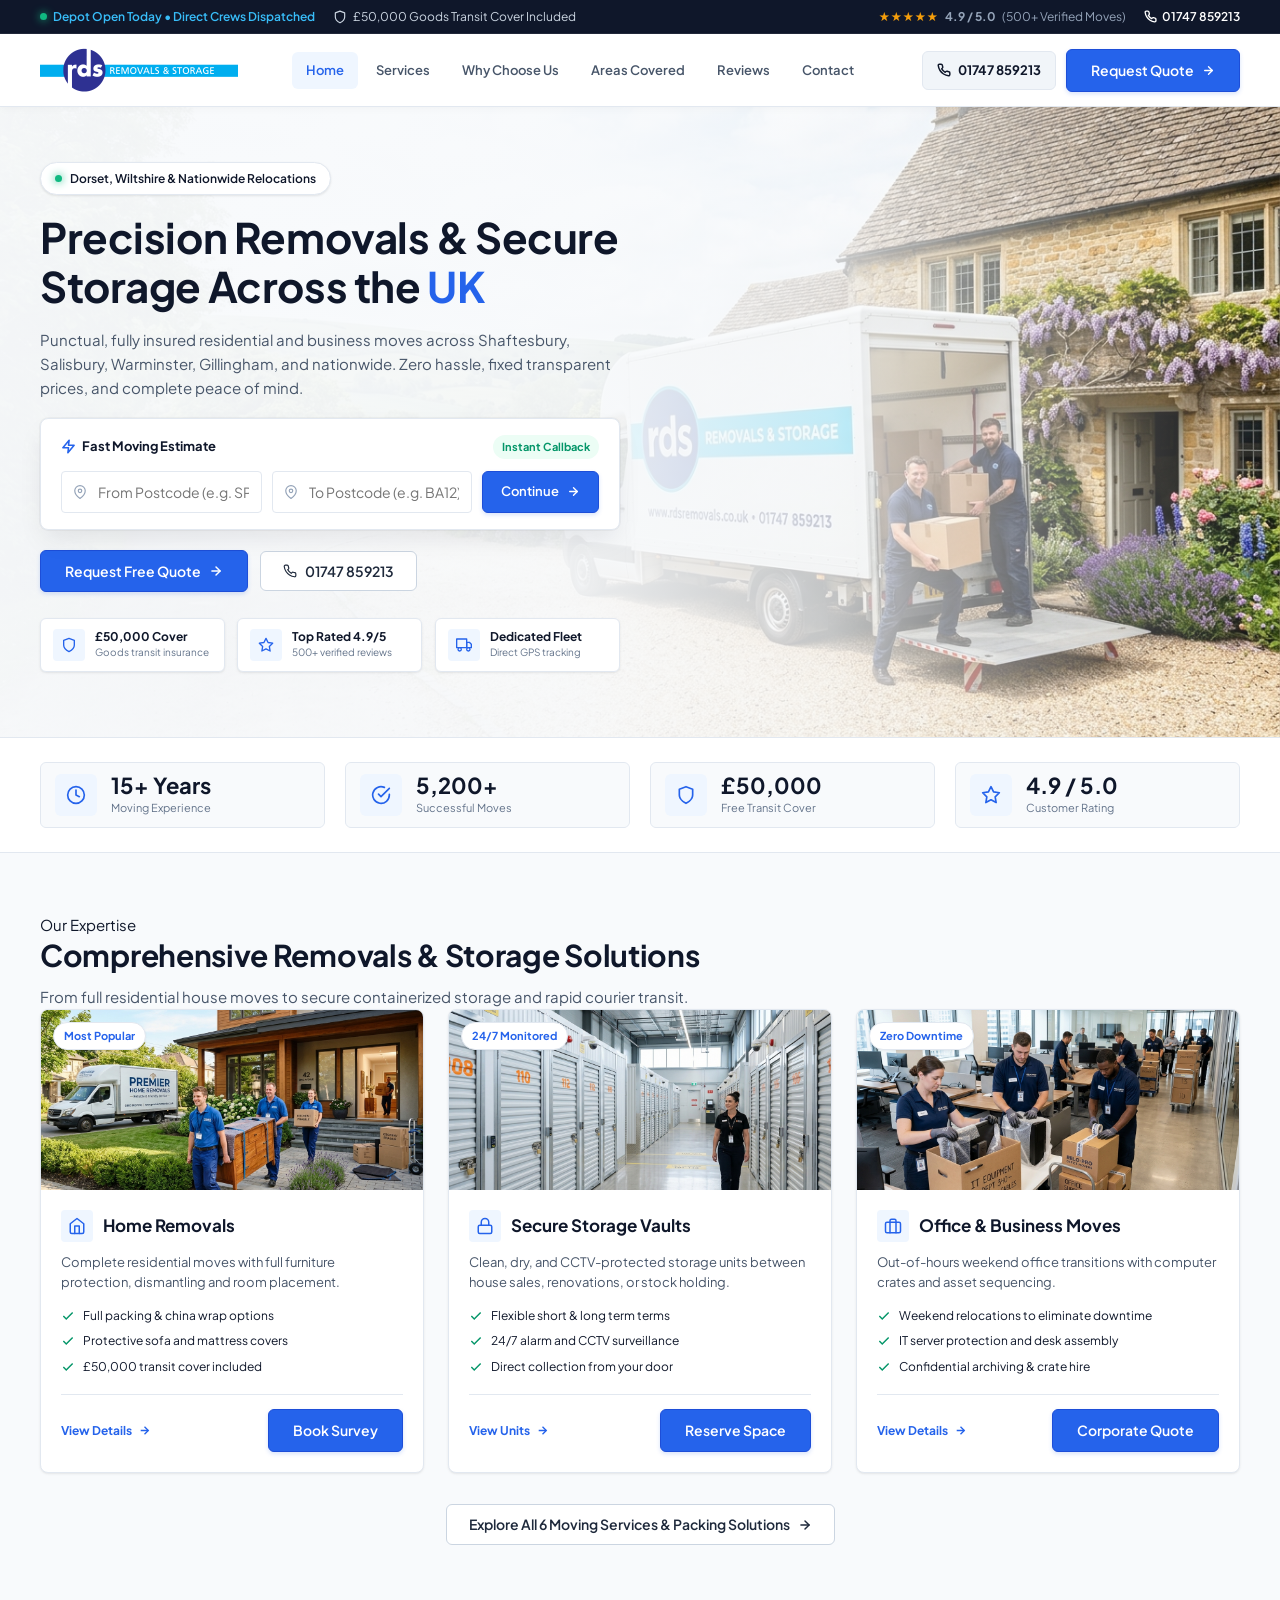
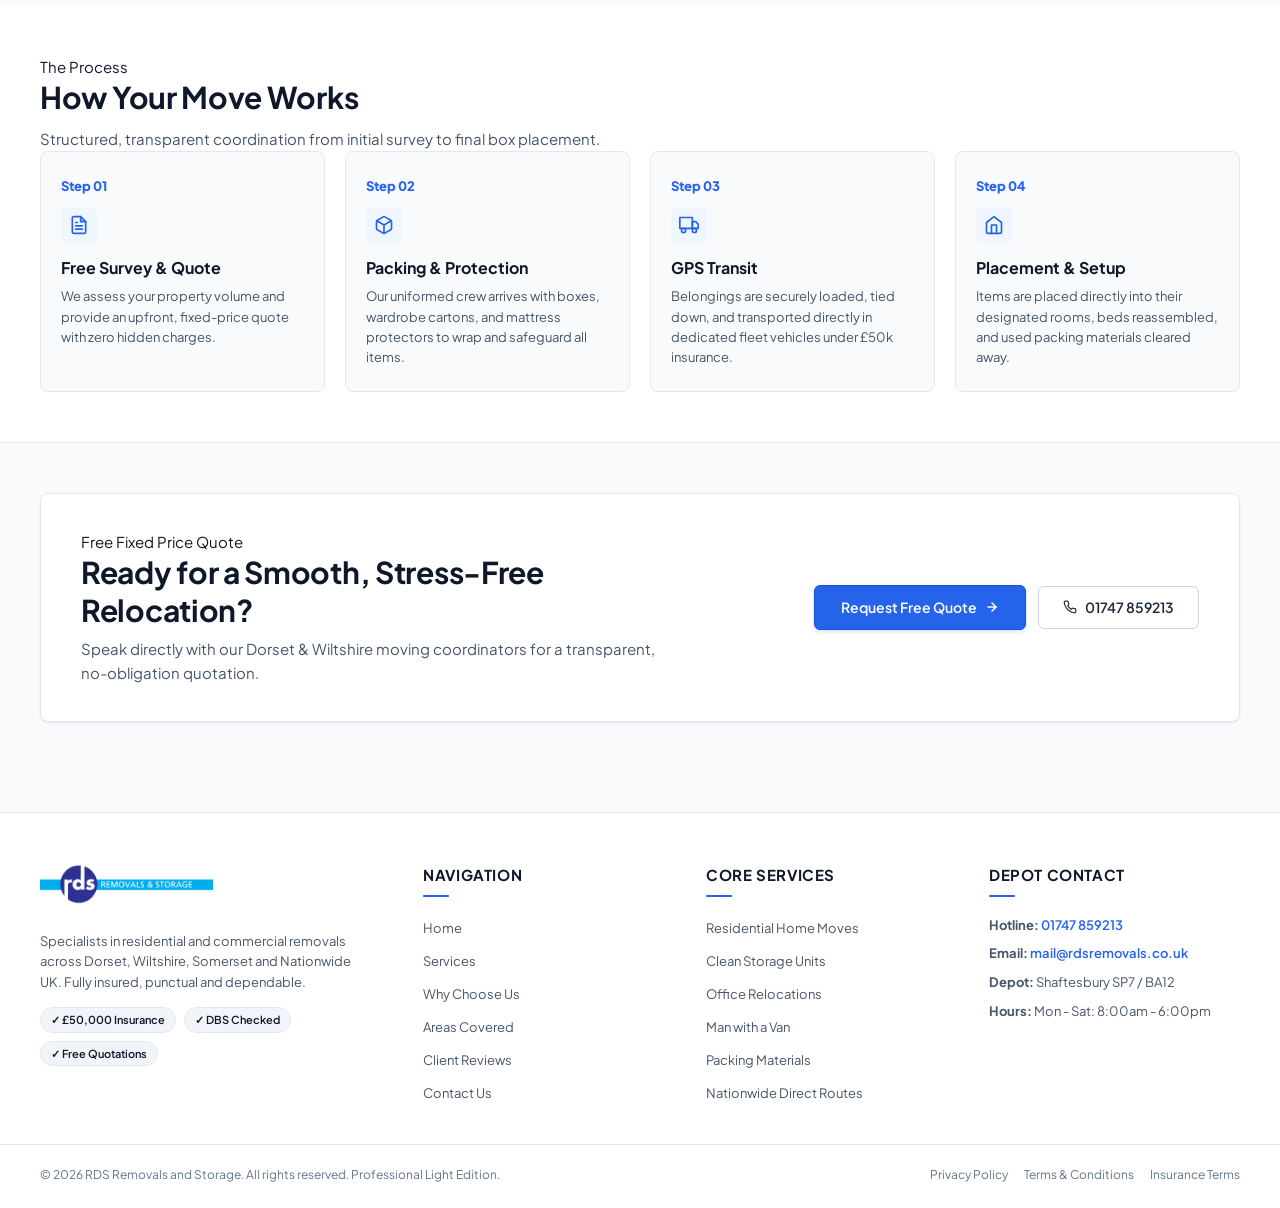
==== index.html @ c431c493 "feat: make subpage header background images vivid, clear, and high-contrast" ====
<!DOCTYPE html>
<html lang="en">
<head>
  <meta charset="UTF-8">
  <meta name="viewport" content="width=device-width, initial-scale=1.0">
  <meta name="description" content="RDS Removals & Storage - Specialists in local and national removals across Shaftesbury, Salisbury, Warminster, Gillingham, Frome, Yeovil & Nationwide UK.">
  <title>RDS Removals &amp; Storage | Professional UK Removals &amp; Secure Storage</title>
  
  <!-- Google Font: Plus Jakarta Sans (Modern Smooth UI) -->
  <link rel="preconnect" href="https://fonts.googleapis.com">
  <link rel="preconnect" href="https://fonts.gstatic.com" crossorigin>
  <link href="https://fonts.googleapis.com/css2?family=Plus+Jakarta+Sans:ital,wght@0,300;0,400;0,500;0,600;0,700;0,800;1,400&display=swap" rel="stylesheet">
  
  <link rel="stylesheet" href="style.css?v=11">
</head>
<body>

  <!-- Top Status Bar -->
  <aside class="top-notice-bar">
    <div class="container top-notice-container">
      <div class="top-notice-left">
        <span class="tn-item live-badge">
          <span class="pulse-dot"></span>
          <span>Depot Open Today &bull; Direct Crews Dispatched</span>
        </span>
        <span class="tn-item">
          <svg width="14" height="14" viewBox="0 0 24 24" fill="none" stroke="currentColor" stroke-width="2" stroke-linecap="round" stroke-linejoin="round"><path d="M12 22s8-4 8-10V5l-8-3-8 3v7c0 6 8 10 8 10z"/></svg>
          <span>&pound;50,000 Goods Transit Cover Included</span>
        </span>
      </div>
      <div class="top-notice-right">
        <div class="tn-rating">
          <span class="stars-gold">★★★★★</span>
          <strong>4.9 / 5.0</strong>
          <span>(500+ Verified Moves)</span>
        </div>
        <a href="tel:01747859213" class="tn-link">
          <svg width="13" height="13" viewBox="0 0 24 24" fill="none" stroke="currentColor" stroke-width="2.5" stroke-linecap="round" stroke-linejoin="round"><path d="M22 16.92v3a2 2 0 0 1-2.18 2 19.79 19.79 0 0 1-8.63-3.07 19.5 19.5 0 0 1-6-6 19.79 19.79 0 0 1-3.07-8.67A2 2 0 0 1 4.11 2h3a2 2 0 0 1 2 1.72 12.84 12.84 0 0 0 .7 2.81 2 2 0 0 1-.45 2.11L8.09 9.91a16 16 0 0 0 6 6l1.27-1.27a2 2 0 0 1 2.11-.45 12.84 12.84 0 0 0 2.81.7A2 2 0 0 1 22 16.92z"/></svg>
          <span>01747 859213</span>
        </a>
      </div>
    </div>
  </aside>

  <!-- Site Navigation Header -->
  <header class="site-header" id="site-header">
    <div class="container header-inner">
      
      <!-- Brand Logo -->
      <a href="index.html" class="brand-link" aria-label="RDS Removals and Storage">
        <img src="logo.png" alt="RDS Removals &amp; Storage" class="brand-logo-img" width="198" height="48">
      </a>

      <!-- Navigation Pages -->
      <nav class="main-nav" id="main-nav">
        <ul class="nav-list">
          <li class="nav-item"><a href="index.html" class="nav-link active">Home</a></li>
          <li class="nav-item"><a href="services.html" class="nav-link">Services</a></li>
          <li class="nav-item"><a href="about.html" class="nav-link">Why Choose Us</a></li>
          <li class="nav-item"><a href="locations.html" class="nav-link">Areas Covered</a></li>
          <li class="nav-item"><a href="reviews.html" class="nav-link">Reviews</a></li>
          <li class="nav-item"><a href="contact.html" class="nav-link">Contact</a></li>
        </ul>
      </nav>

      <!-- Action Group -->
      <div class="header-actions">
        <a href="tel:01747859213" class="phone-action-btn">
          <svg width="14" height="14" viewBox="0 0 24 24" fill="none" stroke="currentColor" stroke-width="2.5" stroke-linecap="round" stroke-linejoin="round"><path d="M22 16.92v3a2 2 0 0 1-2.18 2 19.79 19.79 0 0 1-8.63-3.07 19.5 19.5 0 0 1-6-6 19.79 19.79 0 0 1-3.07-8.67A2 2 0 0 1 4.11 2h3a2 2 0 0 1 2 1.72 12.84 12.84 0 0 0 .7 2.81 2 2 0 0 1-.45 2.11L8.09 9.91a16 16 0 0 0 6 6l1.27-1.27a2 2 0 0 1 2.11-.45 12.84 12.84 0 0 0 2.81.7A2 2 0 0 1 22 16.92z"/></svg>
          <span>01747 859213</span>
        </a>
        <button class="btn-primary open-quote-modal" aria-label="Request quote">
          <span>Request Quote</span>
          <svg width="13" height="13" viewBox="0 0 24 24" fill="none" stroke="currentColor" stroke-width="2.5" stroke-linecap="round" stroke-linejoin="round"><line x1="5" y1="12" x2="19" y2="12"></line><polyline points="12 5 19 12 12 19"></polyline></svg>
        </button>

        <button class="mobile-nav-toggle" id="mobile-nav-toggle" aria-label="Toggle navigation">
          <span></span>
          <span></span>
          <span></span>
        </button>
      </div>

    </div>
  </header>

  <!-- Screen-Fitted Clean Hero Section with Full Photo Background -->
  <section class="home-hero-section">
    <div class="container">
      <div class="hero-content-wrapper">
        
        <div class="hero-text-pane">
          <div class="live-dispatch-badge">
            <span class="pulse-dot"></span>
            <span>Dorset, Wiltshire &amp; Nationwide Relocations</span>
          </div>

          <h1 class="hero-main-title">
            Precision Removals &amp; Secure Storage Across the <span>UK</span>
          </h1>

          <p class="hero-subtext">
            Punctual, fully insured residential and business moves across Shaftesbury, Salisbury, Warminster, Gillingham, and nationwide. Zero hassle, fixed transparent prices, and complete peace of mind.
          </p>

          <!-- Fast Moving Estimate Bar with 3D Elevation -->
          <div class="hero-estimate-card tilt-card">
            <div class="hec-header">
              <span class="hec-title">
                <svg width="15" height="15" viewBox="0 0 24 24" fill="none" stroke="currentColor" stroke-width="2.5" stroke-linecap="round" stroke-linejoin="round"><path d="M13 2L3 14h9l-1 8 10-12h-9l1-8z"/></svg>
                Fast Moving Estimate
              </span>
              <span class="hec-badge">Instant Callback</span>
            </div>
            <form action="contact.html" method="GET" class="hec-form">
              <div class="hec-input-wrapper">
                <svg width="14" height="14" viewBox="0 0 24 24" fill="none" stroke="currentColor" stroke-width="2" stroke-linecap="round" stroke-linejoin="round"><path d="M21 10c0 7-9 13-9 13s-9-6-9-13a9 9 0 0 1 18 0z"></path><circle cx="12" cy="10" r="3"></circle></svg>
                <input type="text" name="from" placeholder="From Postcode (e.g. SP7)" required>
              </div>
              <div class="hec-input-wrapper">
                <svg width="14" height="14" viewBox="0 0 24 24" fill="none" stroke="currentColor" stroke-width="2" stroke-linecap="round" stroke-linejoin="round"><path d="M21 10c0 7-9 13-9 13s-9-6-9-13a9 9 0 0 1 18 0z"></path><circle cx="12" cy="10" r="3"></circle></svg>
                <input type="text" name="to" placeholder="To Postcode (e.g. BA12)" required>
              </div>
              <button type="submit" class="btn-primary hec-btn">
                <span>Continue</span>
                <svg width="13" height="13" viewBox="0 0 24 24" fill="none" stroke="currentColor" stroke-width="2.5" stroke-linecap="round" stroke-linejoin="round"><line x1="5" y1="12" x2="19" y2="12"></line><polyline points="12 5 19 12 12 19"></polyline></svg>
              </button>
            </form>
          </div>


          <!-- Secondary Actions -->
          <div class="hero-buttons-row">
            <button class="btn-primary open-quote-modal">
              <span>Request Free Quote</span>
              <svg width="14" height="14" viewBox="0 0 24 24" fill="none" stroke="currentColor" stroke-width="2.5" stroke-linecap="round" stroke-linejoin="round"><line x1="5" y1="12" x2="19" y2="12"></line><polyline points="12 5 19 12 12 19"></polyline></svg>
            </button>
            <a href="tel:01747859213" class="btn-secondary">
              <svg width="14" height="14" viewBox="0 0 24 24" fill="none" stroke="currentColor" stroke-width="2" stroke-linecap="round" stroke-linejoin="round"><path d="M22 16.92v3a2 2 0 0 1-2.18 2 19.79 19.79 0 0 1-8.63-3.07 19.5 19.5 0 0 1-6-6 19.79 19.79 0 0 1-3.07-8.67A2 2 0 0 1 4.11 2h3a2 2 0 0 1 2 1.72 12.84 12.84 0 0 0 .7 2.81 2 2 0 0 1-.45 2.11L8.09 9.91a16 16 0 0 0 6 6l1.27-1.27a2 2 0 0 1 2.11-.45 12.84 12.84 0 0 0 2.81.7A2 2 0 0 1 22 16.92z"/></svg>
              <span>01747 859213</span>
            </a>
          </div>

          <!-- Trust Badges with 3D Depth -->
          <div class="hero-trust-deck">
            <div class="trust-card-pill tilt-card">
              <div class="trust-icon-box">
                <svg width="16" height="16" viewBox="0 0 24 24" fill="none" stroke="currentColor" stroke-width="2" stroke-linecap="round" stroke-linejoin="round"><path d="M12 22s8-4 8-10V5l-8-3-8 3v7c0 6 8 10 8 10z"/></svg>
              </div>
              <div class="trust-text-meta">
                <strong>£50,000 Cover</strong>
                <small>Goods transit insurance</small>
              </div>
            </div>

            <div class="trust-card-pill tilt-card">
              <div class="trust-icon-box">
                <svg width="16" height="16" viewBox="0 0 24 24" fill="none" stroke="currentColor" stroke-width="2" stroke-linecap="round" stroke-linejoin="round"><polygon points="12 2 15.09 8.26 22 9.27 17 14.14 18.18 21.02 12 17.77 5.82 21.02 7 14.14 2 9.27 8.91 8.26 12 2"/></svg>
              </div>
              <div class="trust-text-meta">
                <strong>Top Rated 4.9/5</strong>
                <small>500+ verified reviews</small>
              </div>
            </div>

            <div class="trust-card-pill tilt-card">
              <div class="trust-icon-box">
                <svg width="16" height="16" viewBox="0 0 24 24" fill="none" stroke="currentColor" stroke-width="2" stroke-linecap="round" stroke-linejoin="round"><rect x="1" y="3" width="15" height="13"></rect><polygon points="16 8 20 8 23 11 23 16 16 16 8"></polygon><circle cx="5.5" cy="18.5" r="2.5"></circle><circle cx="18.5" cy="18.5" r="2.5"></circle></svg>
              </div>
              <div class="trust-text-meta">
                <strong>Dedicated Fleet</strong>
                <small>Direct GPS tracking</small>
              </div>
            </div>
          </div>

        </div>

      </div>
    </div>
  </section>

  <!-- Statistics Strip -->
  <section class="stats-strip-section">
    <div class="container">
      <div class="stats-grid-row">
        
        <div class="stat-cell-item tilt-card">
          <div class="stat-icon-wrap">
            <svg width="20" height="20" viewBox="0 0 24 24" fill="none" stroke="currentColor" stroke-width="2" stroke-linecap="round" stroke-linejoin="round"><circle cx="12" cy="12" r="10"></circle><polyline points="12 6 12 12 16 14"></polyline></svg>
          </div>
          <div class="stat-num-box">
            <strong>15+ Years</strong>
            <span>Moving Experience</span>
          </div>
        </div>

        <div class="stat-cell-item tilt-card">
          <div class="stat-icon-wrap">
            <svg width="20" height="20" viewBox="0 0 24 24" fill="none" stroke="currentColor" stroke-width="2" stroke-linecap="round" stroke-linejoin="round"><path d="M22 11.08V12a10 10 0 1 1-5.93-9.14"></path><polyline points="22 4 12 14.01 9 11.01"></polyline></svg>
          </div>
          <div class="stat-num-box">
            <strong>5,200+</strong>
            <span>Successful Moves</span>
          </div>
        </div>

        <div class="stat-cell-item tilt-card">
          <div class="stat-icon-wrap">
            <svg width="20" height="20" viewBox="0 0 24 24" fill="none" stroke="currentColor" stroke-width="2" stroke-linecap="round" stroke-linejoin="round"><path d="M12 22s8-4 8-10V5l-8-3-8 3v7c0 6 8 10 8 10z"/></svg>
          </div>
          <div class="stat-num-box">
            <strong>£50,000</strong>
            <span>Free Transit Cover</span>
          </div>
        </div>

        <div class="stat-cell-item tilt-card">
          <div class="stat-icon-wrap">
            <svg width="20" height="20" viewBox="0 0 24 24" fill="none" stroke="currentColor" stroke-width="2" stroke-linecap="round" stroke-linejoin="round"><polygon points="12 2 15.09 8.26 22 9.27 17 14.14 18.18 21.02 12 17.77 5.82 21.02 7 14.14 2 9.27 8.91 8.26 12 2"/></svg>
          </div>
          <div class="stat-num-box">
            <strong>4.9 / 5.0</strong>
            <span>Customer Rating</span>
          </div>
        </div>

      </div>
    </div>
  </section>

  <!-- Core Services Preview Section -->
  <section class="services-section-wrap">
    <div class="container">
      
      <div class="section-header-wrap">
        <span class="sub-tag">Our Expertise</span>
        <h2 class="section-title">Comprehensive Removals &amp; Storage Solutions</h2>
        <p class="section-desc">From full residential house moves to secure containerized storage and rapid courier transit.</p>
      </div>

      <div class="services-cards-grid">
        
        <!-- Service 1: Home Removals -->
        <div class="service-clean-card tilt-card">
          <div class="scc-img-wrap">
            <img src="home-removals.jpg" alt="Home Removals" loading="lazy">
            <span class="scc-badge">Most Popular</span>
          </div>
          <div class="scc-body">
            <div class="scc-header-row">
              <div class="scc-icon">
                <svg width="18" height="18" viewBox="0 0 24 24" fill="none" stroke="currentColor" stroke-width="2" stroke-linecap="round" stroke-linejoin="round"><path d="M3 9l9-7 9 7v11a2 2 0 0 1-2 2H5a2 2 0 01-2-2z"/><polyline points="9 22 9 12 15 12 15 22"/></svg>
              </div>
              <h3>Home Removals</h3>
            </div>
            <p class="scc-desc">Complete residential moves with full furniture protection, dismantling and room placement.</p>
            <ul class="scc-checklist">
              <li><svg width="14" height="14" viewBox="0 0 24 24" fill="none" stroke="currentColor" stroke-width="2.5"><polyline points="20 6 9 17 4 12"/></svg> Full packing &amp; china wrap options</li>
              <li><svg width="14" height="14" viewBox="0 0 24 24" fill="none" stroke="currentColor" stroke-width="2.5"><polyline points="20 6 9 17 4 12"/></svg> Protective sofa and mattress covers</li>
              <li><svg width="14" height="14" viewBox="0 0 24 24" fill="none" stroke="currentColor" stroke-width="2.5"><polyline points="20 6 9 17 4 12"/></svg> £50,000 transit cover included</li>
            </ul>
            <div class="scc-footer">
              <a href="services.html#home-removals" class="link-arrow">
                <span>View Details</span>
                <svg width="13" height="13" viewBox="0 0 24 24" fill="none" stroke="currentColor" stroke-width="2.5"><line x1="5" y1="12" x2="19" y2="12"></line><polyline points="12 5 19 12 12 19"></polyline></svg>
              </a>
              <button class="btn-primary open-quote-modal" data-service="Home Removals">Book Survey</button>
            </div>
          </div>
        </div>

        <!-- Service 2: Secure Storage -->
        <div class="service-clean-card tilt-card">
          <div class="scc-img-wrap">
            <img src="storage.jpg" alt="Secure Storage Units" loading="lazy">
            <span class="scc-badge">24/7 Monitored</span>
          </div>
          <div class="scc-body">
            <div class="scc-header-row">
              <div class="scc-icon">
                <svg width="18" height="18" viewBox="0 0 24 24" fill="none" stroke="currentColor" stroke-width="2" stroke-linecap="round" stroke-linejoin="round"><rect x="3" y="11" width="18" height="11" rx="2" ry="2"/><path d="M7 11V7a5 5 0 0 1 10 0v4"/></svg>
              </div>
              <h3>Secure Storage Vaults</h3>
            </div>
            <p class="scc-desc">Clean, dry, and CCTV-protected storage units between house sales, renovations, or stock holding.</p>
            <ul class="scc-checklist">
              <li><svg width="14" height="14" viewBox="0 0 24 24" fill="none" stroke="currentColor" stroke-width="2.5"><polyline points="20 6 9 17 4 12"/></svg> Flexible short &amp; long term terms</li>
              <li><svg width="14" height="14" viewBox="0 0 24 24" fill="none" stroke="currentColor" stroke-width="2.5"><polyline points="20 6 9 17 4 12"/></svg> 24/7 alarm and CCTV surveillance</li>
              <li><svg width="14" height="14" viewBox="0 0 24 24" fill="none" stroke="currentColor" stroke-width="2.5"><polyline points="20 6 9 17 4 12"/></svg> Direct collection from your door</li>
            </ul>
            <div class="scc-footer">
              <a href="services.html#storage" class="link-arrow">
                <span>View Units</span>
                <svg width="13" height="13" viewBox="0 0 24 24" fill="none" stroke="currentColor" stroke-width="2.5"><line x1="5" y1="12" x2="19" y2="12"></line><polyline points="12 5 19 12 12 19"></polyline></svg>
              </a>
              <button class="btn-primary open-quote-modal" data-service="Storage">Reserve Space</button>
            </div>
          </div>
        </div>

        <!-- Service 3: Commercial Relocation -->
        <div class="service-clean-card tilt-card">
          <div class="scc-img-wrap">
            <img src="office-removals.jpg" alt="Commercial Office Relocation" loading="lazy">
            <span class="scc-badge">Zero Downtime</span>
          </div>
          <div class="scc-body">
            <div class="scc-header-row">
              <div class="scc-icon">
                <svg width="18" height="18" viewBox="0 0 24 24" fill="none" stroke="currentColor" stroke-width="2" stroke-linecap="round" stroke-linejoin="round"><rect x="2" y="7" width="20" height="14" rx="2" ry="2"/><path d="M16 21V5a2 2 0 0 0-2-2h-4a2 2 0 0 0-2 2v16"/></svg>
              </div>
              <h3>Office &amp; Business Moves</h3>
            </div>
            <p class="scc-desc">Out-of-hours weekend office transitions with computer crates and asset sequencing.</p>
            <ul class="scc-checklist">
              <li><svg width="14" height="14" viewBox="0 0 24 24" fill="none" stroke="currentColor" stroke-width="2.5"><polyline points="20 6 9 17 4 12"/></svg> Weekend relocations to eliminate downtime</li>
              <li><svg width="14" height="14" viewBox="0 0 24 24" fill="none" stroke="currentColor" stroke-width="2.5"><polyline points="20 6 9 17 4 12"/></svg> IT server protection and desk assembly</li>
              <li><svg width="14" height="14" viewBox="0 0 24 24" fill="none" stroke="currentColor" stroke-width="2.5"><polyline points="20 6 9 17 4 12"/></svg> Confidential archiving &amp; crate hire</li>
            </ul>
            <div class="scc-footer">
              <a href="services.html#commercial" class="link-arrow">
                <span>View Details</span>
                <svg width="13" height="13" viewBox="0 0 24 24" fill="none" stroke="currentColor" stroke-width="2.5"><line x1="5" y1="12" x2="19" y2="12"></line><polyline points="12 5 19 12 12 19"></polyline></svg>
              </a>
              <button class="btn-primary open-quote-modal" data-service="Commercial Relocation">Corporate Quote</button>
            </div>
          </div>
        </div>

      </div>

      <div style="text-align: center; margin-top: 32px;">
        <a href="services.html" class="btn-secondary">
          <span>Explore All 6 Moving Services &amp; Packing Solutions</span>
          <svg width="14" height="14" viewBox="0 0 24 24" fill="none" stroke="currentColor" stroke-width="2.5" stroke-linecap="round" stroke-linejoin="round"><line x1="5" y1="12" x2="19" y2="12"></line><polyline points="12 5 19 12 12 19"></polyline></svg>
        </a>
      </div>

    </div>
  </section>

  <!-- 4-Step Moving Journey -->
  <section class="process-journey-section">
    <div class="container">
      <div class="section-header-wrap">
        <span class="sub-tag">The Process</span>
        <h2 class="section-title">How Your Move Works</h2>
        <p class="section-desc">Structured, transparent coordination from initial survey to final box placement.</p>
      </div>

      <div class="process-steps-row">
        <div class="step-flow-card tilt-card">
          <div class="sfc-badge">Step 01</div>
          <div class="sfc-icon">
            <svg width="20" height="20" viewBox="0 0 24 24" fill="none" stroke="currentColor" stroke-width="2" stroke-linecap="round" stroke-linejoin="round"><path d="M14 2H6a2 2 0 0 0-2 2v16a2 2 0 0 0 2 2h12a2 2 0 0 0 2-2V8z"></path><polyline points="14 2 14 8 20 8"></polyline><line x1="16" y1="13" x2="8" y2="13"></line><line x1="16" y1="17" x2="8" y2="17"></line><polyline points="10 9 9 9 8 9"></polyline></svg>
          </div>
          <h3 class="sfc-title">Free Survey &amp; Quote</h3>
          <p class="sfc-desc">We assess your property volume and provide an upfront, fixed-price quote with zero hidden charges.</p>
        </div>

        <div class="step-flow-card tilt-card">
          <div class="sfc-badge">Step 02</div>
          <div class="sfc-icon">
            <svg width="20" height="20" viewBox="0 0 24 24" fill="none" stroke="currentColor" stroke-width="2" stroke-linecap="round" stroke-linejoin="round"><path d="M21 16V8a2 2 0 0 0-1-1.73l-7-4a2 2 0 0 0-2 0l-7 4A2 2 0 0 0 3 8v8a2 2 0 0 0 1 1.73l7 4a2 2 0 0 0 2 0l7-4A2 2 0 0 0 21 16z"></path><polyline points="3.27 6.96 12 12.01 20.73 6.96"></polyline><line x1="12" y1="22.08" x2="12" y2="12"></line></svg>
          </div>
          <h3 class="sfc-title">Packing &amp; Protection</h3>
          <p class="sfc-desc">Our uniformed crew arrives with boxes, wardrobe cartons, and mattress protectors to wrap and safeguard all items.</p>
        </div>

        <div class="step-flow-card tilt-card">
          <div class="sfc-badge">Step 03</div>
          <div class="sfc-icon">
            <svg width="20" height="20" viewBox="0 0 24 24" fill="none" stroke="currentColor" stroke-width="2" stroke-linecap="round" stroke-linejoin="round"><rect x="1" y="3" width="15" height="13"></rect><polygon points="16 8 20 8 23 11 23 16 16 16 8"></polygon><circle cx="5.5" cy="18.5" r="2.5"></circle><circle cx="18.5" cy="18.5" r="2.5"></circle></svg>
          </div>
          <h3 class="sfc-title">GPS Transit</h3>
          <p class="sfc-desc">Belongings are securely loaded, tied down, and transported directly in dedicated fleet vehicles under £50k insurance.</p>
        </div>

        <div class="step-flow-card tilt-card">
          <div class="sfc-badge">Step 04</div>
          <div class="sfc-icon">
            <svg width="20" height="20" viewBox="0 0 24 24" fill="none" stroke="currentColor" stroke-width="2" stroke-linecap="round" stroke-linejoin="round"><path d="M3 9l9-7 9 7v11a2 2 0 0 1-2 2H5a2 2 0 01-2-2z"/><polyline points="9 22 9 12 15 12 15 22"/></svg>
          </div>
          <h3 class="sfc-title">Placement &amp; Setup</h3>
          <p class="sfc-desc">Items are placed directly into their designated rooms, beds reassembled, and used packing materials cleared away.</p>
        </div>
      </div>
    </div>
  </section>

  <!-- Ready to Move CTA Banner -->
  <section class="cta-banner-section">
    <div class="container">
      <div class="cta-banner-card tilt-card">
        <div class="cta-banner-content">
          <span class="sub-tag">Free Fixed Price Quote</span>
          <h2 class="section-title">Ready for a Smooth, Stress-Free Relocation?</h2>
          <p class="section-desc">Speak directly with our Dorset &amp; Wiltshire moving coordinators for a transparent, no-obligation quotation.</p>
        </div>
        <div class="cta-banner-actions">
          <button class="btn-primary open-quote-modal" style="padding: 13px 26px;">
            <span>Request Free Quote</span>
            <svg width="14" height="14" viewBox="0 0 24 24" fill="none" stroke="currentColor" stroke-width="2.5" stroke-linecap="round" stroke-linejoin="round"><line x1="5" y1="12" x2="19" y2="12"></line><polyline points="12 5 19 12 12 19"></polyline></svg>
          </button>
          <a href="tel:01747859213" class="btn-secondary" style="padding: 12px 24px;">
            <svg width="14" height="14" viewBox="0 0 24 24" fill="none" stroke="currentColor" stroke-width="2" stroke-linecap="round" stroke-linejoin="round"><path d="M22 16.92v3a2 2 0 0 1-2.18 2 19.79 19.79 0 0 1-8.63-3.07 19.5 19.5 0 0 1-6-6 19.79 19.79 0 0 1-3.07-8.67A2 2 0 0 1 4.11 2h3a2 2 0 0 1 2 1.72 12.84 12.84 0 0 0 .7 2.81 2 2 0 0 1-.45 2.11L8.09 9.91a16 16 0 0 0 6 6l1.27-1.27a2 2 0 0 1 2.11-.45 12.84 12.84 0 0 0 2.81.7A2 2 0 0 1 22 16.92z"/></svg>
            <span>01747 859213</span>
          </a>
        </div>
      </div>
    </div>
  </section>

  <!-- Site Footer -->
  <footer class="site-footer">
    <div class="container footer-top-grid">
      <div class="footer-about">
        <a href="index.html" class="brand-link" aria-label="RDS Removals and Storage">
          <img src="logo.png" alt="RDS Removals &amp; Storage" class="footer-logo-img" width="180" height="44">
        </a>
        <p>Specialists in residential and commercial removals across Dorset, Wiltshire, Somerset and Nationwide UK. Fully insured, punctual and dependable.</p>
        <div class="footer-trust-pills">
          <span class="ftp-badge">✓ £50,000 Insurance</span>
          <span class="ftp-badge">✓ DBS Checked</span>
          <span class="ftp-badge">✓ Free Quotations</span>
        </div>
      </div>

      <div class="footer-col">
        <h4>Navigation</h4>
        <ul class="footer-links-list">
          <li><a href="index.html">Home</a></li>
          <li><a href="services.html">Services</a></li>
          <li><a href="about.html">Why Choose Us</a></li>
          <li><a href="locations.html">Areas Covered</a></li>
          <li><a href="reviews.html">Client Reviews</a></li>
          <li><a href="contact.html">Contact Us</a></li>
        </ul>
      </div>

      <div class="footer-col">
        <h4>Core Services</h4>
        <ul class="footer-links-list">
          <li><a href="services.html#home-removals">Residential Home Moves</a></li>
          <li><a href="services.html#storage">Clean Storage Units</a></li>
          <li><a href="services.html#commercial">Office Relocations</a></li>
          <li><a href="services.html#van">Man with a Van</a></li>
          <li><a href="services.html#packing">Packing Materials</a></li>
          <li><a href="services.html#nationwide">Nationwide Direct Routes</a></li>
        </ul>
      </div>

      <div class="footer-col">
        <h4>Depot Contact</h4>
        <div class="footer-contact-info">
          <p><strong>Hotline:</strong> <a href="tel:01747859213">01747 859213</a></p>
          <p><strong>Email:</strong> <a href="mailto:mail@rdsremovals.co.uk">mail@rdsremovals.co.uk</a></p>
          <p><strong>Depot:</strong> Shaftesbury SP7 / BA12</p>
          <p><strong>Hours:</strong> Mon - Sat: 8:00am - 6:00pm</p>
        </div>
      </div>
    </div>

    <div class="footer-bottom-row">
      <div class="container fbr-flex">
        <span>&copy; 2026 RDS Removals and Storage. All rights reserved. Professional Light Edition.</span>
        <div class="fbr-legal-links">
          <a href="#">Privacy Policy</a>
          <a href="#">Terms &amp; Conditions</a>
          <a href="#">Insurance Terms</a>
        </div>
      </div>
    </div>
  </footer>

  <!-- Modal Quote Popup Window -->
  <div class="modal-overlay" id="quote-modal-overlay">
    <div class="modal-box-card tilt-card">
      <button class="modal-close-x" id="modal-close-btn" aria-label="Close quote modal">&times;</button>
      
      <div class="modal-head">
        <span class="sub-tag">Free Moving Survey</span>
        <h3>Request Your Tailored Quotation</h3>
        <p>Complete the details below and our coordinator will confirm your fixed price within 2 working hours.</p>
      </div>

      <form id="modal-quote-form" class="clean-form">
        <div class="form-row-2">
          <div class="form-field">
            <label for="mq-name">Full Name *</label>
            <input type="text" id="mq-name" required placeholder="John Smith">
          </div>
          <div class="form-field">
            <label for="mq-phone">Phone Number *</label>
            <input type="tel" id="mq-phone" required placeholder="01747 859213">
          </div>
        </div>

        <div class="form-field">
          <label for="mq-email">Email Address *</label>
          <input type="email" id="mq-email" required placeholder="john@example.co.uk">
        </div>

        <div class="form-row-2">
          <div class="form-field">
            <label for="mq-from">Moving From Postcode *</label>
            <input type="text" id="mq-from" required placeholder="e.g. SP7 8AB">
          </div>
          <div class="form-field">
            <label for="mq-to">Moving To Postcode *</label>
            <input type="text" id="mq-to" required placeholder="e.g. BA12 9AH">
          </div>
        </div>

        <div class="form-row-2">
          <div class="form-field">
            <label for="mq-service">Service Needed</label>
            <select id="mq-service">
              <option value="Home Removals">Home Removals</option>
              <option value="Storage">Secure Storage</option>
              <option value="Commercial Relocation">Commercial Office Move</option>
              <option value="Man with a Van">Man in a Van</option>
              <option value="Packing Materials">Packing Materials</option>
              <option value="Nationwide Move">Nationwide UK Move</option>
            </select>
          </div>
          <div class="form-field">
            <label for="mq-property">Property Size</label>
            <select id="mq-property">
              <option value="1 Bed">1 Bed Flat/Apartment</option>
              <option value="2 Bed">2 Bed House/Flat</option>
              <option value="3 Bed" selected>3 Bed Family House</option>
              <option value="4 Bed">4 Bed House</option>
              <option value="5+ Bed">5+ Bed Property</option>
              <option value="Office">Commercial Office</option>
            </select>
          </div>
        </div>

        <div class="form-field">
          <label for="mq-notes">Specific Requirements / Notes</label>
          <textarea id="mq-notes" rows="2" placeholder="Awkward access, piano, packing required..."></textarea>
        </div>

        <button type="submit" class="btn-primary" style="width: 100%;">
          <span>Submit Quote Request</span>
          <svg width="14" height="14" viewBox="0 0 24 24" fill="none" stroke="currentColor" stroke-width="2.5" stroke-linecap="round" stroke-linejoin="round"><line x1="5" y1="12" x2="19" y2="12"></line><polyline points="12 5 19 12 12 19"></polyline></svg>
        </button>

        <div class="modal-success-pane" id="modal-form-success">
          <div class="msp-icon">
            <svg width="24" height="24" viewBox="0 0 24 24" fill="none" stroke="currentColor" stroke-width="3" stroke-linecap="round" stroke-linejoin="round"><polyline points="20 6 9 17 4 12"/></svg>
          </div>
          <h4>Request Received!</h4>
          <p>Thank you. Our move coordinator will review your move specifications and contact you shortly.</p>
        </div>
      </form>
    </div>
  </div>

  <!-- Back to Top Button -->
  <button class="back-to-top-btn" id="back-to-top" aria-label="Back to top">
    <svg width="18" height="18" viewBox="0 0 24 24" fill="none" stroke="currentColor" stroke-width="2.5" stroke-linecap="round" stroke-linejoin="round"><polyline points="18 15 12 9 6 15"></polyline></svg>
  </button>

  <script src="script.js"></script>
</body>
</html>
---- style.css ----
/* ==========================================================================
   RDS Removals & Storage - Modern Light Multi-Page Design System
   ========================================================================== */
@import url('https://fonts.googleapis.com/css2?family=Plus+Jakarta+Sans:ital,wght@0,300;0,400;0,500;0,600;0,700;0,800;1,400&display=swap');

:root {
  /* Typography - Clean WordPress Corporate Stack */
  --font-heading: 'Plus Jakarta Sans', -apple-system, BlinkMacSystemFont, 'Segoe UI', Arial, sans-serif;
  --font-body: 'Plus Jakarta Sans', -apple-system, BlinkMacSystemFont, 'Segoe UI', Arial, sans-serif;

  /* WordPress Clean Light Theme Palette */
  --bg-body: #f8fafc;
  --bg-surface: #ffffff;
  --bg-surface-alt: #f1f5f9;
  --bg-card: #ffffff;
  --bg-subtle: #f8fafc;
  
  /* Borders */
  --border-light: #e2e8f0;
  --border-medium: #cbd5e1;
  --border-focus: #2563eb;
  --border-hover: #93c5fd;

  /* Typography Colors */
  --text-main: #0f172a;
  --text-muted: #475569;
  --text-subtle: #64748b;
  --text-inverse: #ffffff;

  /* Brand Colors */
  --primary: #1e3a8a;
  --primary-hover: #172554;
  --accent: #2563eb;
  --accent-hover: #1d4ed8;
  --accent-soft: #eff6ff;
  --accent-cyan: #0284c7;

  /* Status & Accents */
  --emerald: #059669;
  --emerald-soft: #ecfdf5;
  --amber: #f59e0b;
  --amber-soft: #fffbeb;

  /* WordPress Component Radius Standards (Astra / Elementor / Kadence) */
  --radius-xs: 4px;
  --radius-sm: 6px;
  --radius-md: 8px;
  --radius-lg: 10px;
  --radius-full: 9999px;

  /* WordPress Elevation Shadows */
  --shadow-xs: 0 1px 2px rgba(0, 0, 0, 0.05);
  --shadow-sm: 0 1px 3px rgba(0, 0, 0, 0.06), 0 1px 2px rgba(0, 0, 0, 0.04);
  --shadow-md: 0 4px 6px -1px rgba(0, 0, 0, 0.07), 0 2px 4px -1px rgba(0, 0, 0, 0.04);
  --shadow-lg: 0 10px 15px -3px rgba(0, 0, 0, 0.08), 0 4px 6px -2px rgba(0, 0, 0, 0.04);
  --shadow-xl: 0 20px 25px -5px rgba(0, 0, 0, 0.08), 0 10px 10px -5px rgba(0, 0, 0, 0.03);
  --shadow-hover: 0 10px 20px -3px rgba(15, 23, 42, 0.08), 0 4px 6px -2px rgba(15, 23, 42, 0.04);

  --transition: all 0.2s ease-in-out;
}

/* Reset & Universal Typography */
*, *::before, *::after {
  box-sizing: border-box;
  margin: 0;
  padding: 0;
  font-family: 'Plus Jakarta Sans', -apple-system, BlinkMacSystemFont, 'Segoe UI', Arial, sans-serif;
}

html {
  scroll-behavior: smooth;
  font-size: 15px;
  font-family: 'Plus Jakarta Sans', -apple-system, BlinkMacSystemFont, 'Segoe UI', Arial, sans-serif;
}

body {
  font-family: 'Plus Jakarta Sans', -apple-system, BlinkMacSystemFont, 'Segoe UI', Arial, sans-serif;
  background-color: var(--bg-body);
  color: var(--text-main);
  line-height: 1.6;
  overflow-x: hidden;
  -webkit-font-smoothing: antialiased;
}

button, input, select, textarea, optgroup {
  font-family: 'Plus Jakarta Sans', -apple-system, BlinkMacSystemFont, 'Segoe UI', Arial, sans-serif;
}

h1, h2, h3, h4, h5, h6 {
  font-family: 'Plus Jakarta Sans', -apple-system, BlinkMacSystemFont, 'Segoe UI', Arial, sans-serif;
}

img {
  max-width: 100%;
  height: auto;
  display: block;
}

a {
  color: inherit;
  text-decoration: none;
  transition: var(--transition);
}

ul {
  list-style: none;
}

button {
  font-family: inherit;
  cursor: pointer;
  border: none;
  outline: none;
  background: none;
}

.container {
  width: 100%;
  max-width: 1240px;
  margin: 0 auto;
  padding: 0 20px;
}

/* ==========================================================================
   Top Header & Notification Bar
   ========================================================================== */
.top-notice-bar {
  background: #0f172a;
  color: #94a3b8;
  font-size: 12px;
  padding: 7px 0;
  border-bottom: 1px solid rgba(255, 255, 255, 0.08);
}

.top-notice-container {
  display: flex;
  align-items: center;
  justify-content: space-between;
  gap: 16px;
}

.top-notice-left, .top-notice-right {
  display: flex;
  align-items: center;
  gap: 18px;
}

.tn-item {
  display: inline-flex;
  align-items: center;
  gap: 6px;
  color: #cbd5e1;
}

.tn-item.live-badge {
  color: #38bdf8;
  font-weight: 600;
}

.pulse-dot {
  width: 7px;
  height: 7px;
  border-radius: 50%;
  background: #10b981;
  box-shadow: 0 0 8px #10b981;
}

.tn-link {
  color: #ffffff;
  font-weight: 600;
  display: inline-flex;
  align-items: center;
  gap: 5px;
}

.tn-link:hover {
  color: #38bdf8;
}

.tn-rating {
  display: inline-flex;
  align-items: center;
  gap: 6px;
}

.stars-gold {
  color: #f59e0b;
  letter-spacing: 1px;
}

/* ==========================================================================
   Primary Navigation Header
   ========================================================================== */
.site-header {
  position: sticky;
  top: 0;
  z-index: 100;
  background: rgba(255, 255, 255, 0.94);
  backdrop-filter: blur(16px);
  -webkit-backdrop-filter: blur(16px);
  border-bottom: 1px solid var(--border-light);
  box-shadow: 0 2px 8px rgba(15, 23, 42, 0.03);
  transition: var(--transition);
}

.header-inner {
  display: flex;
  align-items: center;
  justify-content: space-between;
  height: 72px;
}

.brand-link {
  display: inline-flex;
  align-items: center;
  transition: opacity 0.2s ease;
}

.brand-link:hover {
  opacity: 0.9;
}

.brand-logo-img {
  height: 48px;
  width: auto;
  max-width: 210px;
  object-fit: contain;
  display: block;
}

.footer-logo-img {
  height: 42px;
  width: auto;
  max-width: 185px;
  object-fit: contain;
  display: block;
  margin-bottom: 12px;
}

/* Main Navigation Menu */
.main-nav {
  display: flex;
  align-items: center;
}

.nav-list {
  display: flex;
  align-items: center;
  gap: 4px;
}

.nav-item {
  position: relative;
}

.nav-link {
  display: inline-flex;
  align-items: center;
  gap: 4px;
  padding: 8px 14px;
  border-radius: var(--radius-sm);
  font-size: 13px;
  font-weight: 600;
  color: var(--text-muted);
  transition: var(--transition);
}

.nav-link:hover {
  color: #0f172a;
  background: var(--bg-surface-alt);
}

.nav-link.active {
  color: #2563eb;
  background: var(--accent-soft);
}

/* Header Action Buttons */
.header-actions {
  display: flex;
  align-items: center;
  gap: 10px;
}

.phone-action-btn {
  display: inline-flex;
  align-items: center;
  gap: 7px;
  padding: 8px 14px;
  border-radius: var(--radius-sm);
  background: var(--bg-surface-alt);
  border: 1px solid var(--border-light);
  color: #0f172a;
  font-size: 13px;
  font-weight: 700;
  transition: var(--transition);
}

.phone-action-btn:hover {
  background: var(--accent-soft);
  border-color: #93c5fd;
  color: #2563eb;
}

.btn-primary {
  display: inline-flex;
  align-items: center;
  justify-content: center;
  gap: 8px;
  padding: 12px 24px;
  border-radius: var(--radius-sm);
  background: #2563eb;
  border: 1px solid #1d4ed8;
  color: #ffffff;
  font-family: var(--font-body);
  font-size: 14px;
  font-weight: 600;
  line-height: 1.2;
  box-shadow: 0 2px 4px rgba(37, 99, 235, 0.18);
  transition: var(--transition);
  cursor: pointer;
}

.btn-primary:hover {
  background: #1d4ed8;
  border-color: #1e40af;
  box-shadow: 0 4px 12px rgba(37, 99, 235, 0.28);
  transform: translateY(-1px);
}

.btn-secondary {
  display: inline-flex;
  align-items: center;
  justify-content: center;
  gap: 8px;
  padding: 11px 22px;
  border-radius: var(--radius-sm);
  background: #ffffff;
  border: 1px solid var(--border-medium);
  color: #1e293b;
  font-family: var(--font-body);
  font-size: 14px;
  font-weight: 600;
  line-height: 1.2;
  transition: var(--transition);
  cursor: pointer;
}

.btn-secondary:hover {
  background: #f8fafc;
  border-color: #94a3b8;
  color: #0f172a;
  transform: translateY(-1px);
}

.mobile-nav-toggle {
  display: none;
  flex-direction: column;
  justify-content: space-between;
  width: 24px;
  height: 18px;
}

.mobile-nav-toggle span {
  display: block;
  height: 2px;
  width: 100%;
  background: #0f172a;
  border-radius: 2px;
  transition: var(--transition);
}

/* ==========================================================================
   Page Banners (For Sub-Pages with Vivid & Impressive Background Images)
   ========================================================================== */
.page-hero-banner {
  position: relative;
  background-position: center;
  background-size: cover;
  background-repeat: no-repeat;
  padding: 80px 0 70px 0;
  text-align: center;
  overflow: hidden;
  border-bottom: 1px solid rgba(15, 23, 42, 0.1);
}

.page-hero-banner::before {
  content: '';
  position: absolute;
  inset: 0;
  background: linear-gradient(
    180deg, 
    rgba(15, 23, 42, 0.70) 0%, 
    rgba(15, 23, 42, 0.58) 50%, 
    rgba(15, 23, 42, 0.74) 100%
  );
  z-index: 1;
}

.page-hero-banner .container {
  position: relative;
  z-index: 2;
  max-width: 860px;
}

.banner-services {
  background-image: url('home-removals.jpg');
}

.banner-about {
  background-image: url('hero.jpg');
}

.banner-locations {
  background-image: url('international.jpg');
}

.banner-reviews {
  background-image: url('packing.jpg');
}

.banner-contact {
  background-image: url('storage.jpg');
}

.page-breadcrumb {
  display: inline-flex;
  align-items: center;
  gap: 8px;
  font-size: 13px;
  font-weight: 500;
  color: #cbd5e1;
  background: rgba(255, 255, 255, 0.12);
  border: 1px solid rgba(255, 255, 255, 0.22);
  backdrop-filter: blur(8px);
  -webkit-backdrop-filter: blur(8px);
  padding: 5px 16px;
  border-radius: var(--radius-full);
  margin-bottom: 14px;
}

.page-breadcrumb a {
  color: #93c5fd;
  font-weight: 600;
  transition: var(--transition);
}

.page-breadcrumb a:hover {
  color: #ffffff;
  text-decoration: underline;
}

.page-title {
  font-family: var(--font-heading);
  font-size: 40px;
  font-weight: 700;
  color: #ffffff;
  letter-spacing: -0.02em;
  line-height: 1.2;
  margin-bottom: 14px;
  text-shadow: 0 2px 10px rgba(0, 0, 0, 0.45);
}

.page-lead {
  font-size: 16px;
  color: #f1f5f9;
  max-width: 720px;
  margin: 0 auto;
  line-height: 1.65;
  text-shadow: 0 1px 6px rgba(0, 0, 0, 0.35);
}

/* ==========================================================================
   3D Tilt & Card Elevation Engine
   ========================================================================== */
.tilt-card {
  transition: transform 0.22s ease, box-shadow 0.22s ease, border-color 0.22s ease;
  will-change: transform;
}

.tilt-card:hover {
  transform: translateY(-3px);
  box-shadow: var(--shadow-hover);
  border-color: #cbd5e1;
}

/* Common Section Header */
.section-header-wrap 
  text-align: center;
  max-width: 680px;
  margin: 0 auto 36px auto;
}

.sub-tag {
  display: inline-flex;
  align-items: center;
  gap: 6px;
  padding: 4px 12px;
  border-radius: var(--radius-full);
  background: var(--accent-soft);
  color: #2563eb;
  font-size: 11px;
  font-weight: 700;
  letter-spacing: 0.05em;
  text-transform: uppercase;
  margin-bottom: 10px;
}

.section-title {
  font-family: var(--font-heading);
  font-size: 30px;
  font-weight: 700;
  letter-spacing: -0.01em;
  color: #0f172a;
  line-height: 1.25;
  margin-bottom: 10px;
}

.section-desc {
  font-size: 15px;
  color: var(--text-muted);
  line-height: 1.6;
}

/* ==========================================================================
   Home Hero Section (Full Photo Background & Screen-Proportioned)
   ========================================================================== */
.home-hero-section {
  position: relative;
  background-color: #f1f5f9;
  background-image: 
    linear-gradient(
      90deg, 
      rgba(248, 250, 252, 0.98) 0%, 
      rgba(248, 250, 252, 0.95) 45%, 
      rgba(248, 250, 252, 0.78) 65%, 
      rgba(248, 250, 252, 0.25) 88%, 
      rgba(248, 250, 252, 0.05) 100%
    ),
    url('hero.jpg');
  background-position: center right;
  background-size: cover;
  background-repeat: no-repeat;
  min-height: 560px;
  display: flex;
  align-items: center;
  padding: 55px 0 65px 0;
  border-bottom: 1px solid var(--border-light);
}

.hero-content-wrapper {
  max-width: 660px;
  position: relative;
  z-index: 2;
}

.hero-text-pane {
  display: flex;
  flex-direction: column;
  gap: 18px;
}

.live-dispatch-badge {
  display: inline-flex;
  align-items: center;
  gap: 8px;
  align-self: flex-start;
  padding: 6px 14px;
  border-radius: var(--radius-full);
  background: #ffffff;
  border: 1px solid var(--border-light);
  box-shadow: var(--shadow-sm);
  font-size: 12px;
  font-weight: 600;
  color: #0f172a;
}

.hero-main-title {
  font-family: var(--font-heading);
  font-size: 42px;
  font-weight: 700;
  letter-spacing: -0.01em;
  line-height: 1.15;
  color: #0f172a;
}

.hero-main-title span {
  color: #2563eb;
}

.hero-subtext {
  font-size: 15px;
  color: var(--text-muted);
  line-height: 1.6;
  max-width: 580px;
}

/* Fast Moving Estimate Card with 3D Depth */
.hero-estimate-card {
  background: #ffffff;
  border: 1px solid var(--border-light);
  border-radius: var(--radius-md);
  padding: 16px 20px;
  box-shadow: 0 12px 28px -6px rgba(15, 23, 42, 0.10), 0 0 0 1px rgba(15, 23, 42, 0.04);
  max-width: 580px;
}

.hec-header {
  display: flex;
  align-items: center;
  justify-content: space-between;
  margin-bottom: 12px;
}

.hec-title {
  display: flex;
  align-items: center;
  gap: 6px;
  font-size: 13px;
  font-weight: 700;
  color: #0f172a;
}

.hec-title svg {
  color: #2563eb;
}

.hec-badge {
  font-size: 11px;
  font-weight: 700;
  color: #059669;
  background: var(--emerald-soft);
  padding: 3px 9px;
  border-radius: var(--radius-full);
}

.hec-form {
  display: grid;
  grid-template-columns: 1fr 1fr auto;
  gap: 10px;
}

.hec-input-wrapper {
  position: relative;
  display: flex;
  align-items: center;
}

.hec-input-wrapper svg {
  position: absolute;
  left: 12px;
  color: #94a3b8;
  pointer-events: none;
}

.hec-input-wrapper input {
  width: 100%;
  padding: 11px 12px 11px 36px;
  font-size: 14px;
  background: #ffffff;
  border: 1px solid var(--border-light);
  border-radius: var(--radius-xs);
  outline: none;
  transition: var(--transition);
  color: #0f172a;
}

.hec-input-wrapper input:focus {
  background: #ffffff;
  border-color: #2563eb;
  box-shadow: 0 0 0 3px rgba(37, 99, 235, 0.12);
}

.hec-btn {
  padding: 10px 18px;
  font-size: 13px;
  font-weight: 600;
  white-space: nowrap;
}

.hero-buttons-row {
  display: flex;
  align-items: center;
  gap: 12px;
  margin-top: 2px;
}

/* Trust Metric Badges */
.hero-trust-deck {
  display: grid;
  grid-template-columns: repeat(3, 1fr);
  gap: 12px;
  margin-top: 8px;
  max-width: 580px;
}

.trust-card-pill {
  display: flex;
  align-items: center;
  gap: 10px;
  padding: 10px 12px;
  background: #ffffff;
  border: 1px solid var(--border-light);
  border-radius: var(--radius-sm);
  box-shadow: var(--shadow-sm);
}

.trust-icon-box {
  width: 32px;
  height: 32px;
  border-radius: var(--radius-xs);
  background: var(--accent-soft);
  color: #2563eb;
  display: flex;
  align-items: center;
  justify-content: center;
  flex-shrink: 0;
}

.trust-text-meta strong {
  display: block;
  font-size: 12px;
  color: #0f172a;
  line-height: 1.2;
}

.trust-text-meta small {
  display: block;
  font-size: 10px;
  color: var(--text-subtle);
}


/* ==========================================================================
   Key Statistics Bar
   ========================================================================== */
.stats-strip-section {
  background: #ffffff;
  border-bottom: 1px solid var(--border-light);
  padding: 24px 0;
}

.stats-grid-row {
  display: grid;
  grid-template-columns: repeat(4, 1fr);
  gap: 20px;
}

.stat-cell-item {
  display: flex;
  align-items: center;
  gap: 14px;
  padding: 10px 14px;
  border-radius: var(--radius-sm);
  background: #f8fafc;
  border: 1px solid var(--border-light);
}

.stat-icon-wrap {
  width: 42px;
  height: 42px;
  border-radius: var(--radius-sm);
  background: var(--accent-soft);
  color: #2563eb;
  display: flex;
  align-items: center;
  justify-content: center;
  flex-shrink: 0;
}

.stat-num-box strong {
  display: block;
  font-family: var(--font-heading);
  font-size: 22px;
  font-weight: 700;
  color: #0f172a;
  line-height: 1.1;
}

.stat-num-box span {
  display: block;
  font-size: 11px;
  color: var(--text-subtle);
  margin-top: 2px;
}

/* ==========================================================================
   Services Grid & Cards
   ========================================================================== */
.services-section-wrap {
  padding: 60px 0;
}

.services-cards-grid {
  display: grid;
  grid-template-columns: repeat(3, 1fr);
  gap: 24px;
}

.service-clean-card {
  background: #ffffff;
  border: 1px solid var(--border-light);
  border-radius: var(--radius-md);
  overflow: hidden;
  box-shadow: var(--shadow-sm);
  display: flex;
  flex-direction: column;
  justify-content: space-between;
}

.scc-img-wrap {
  width: 100%;
  height: 180px;
  overflow: hidden;
  position: relative;
}

.scc-img-wrap img {
  width: 100%;
  height: 100%;
  object-fit: cover;
  transition: transform 0.4s ease;
}

.service-clean-card:hover .scc-img-wrap img {
  transform: scale(1.04);
}

.scc-badge {
  position: absolute;
  top: 12px;
  left: 12px;
  padding: 4px 10px;
  border-radius: var(--radius-full);
  background: #ffffff;
  border: 1px solid var(--border-light);
  font-size: 11px;
  font-weight: 700;
  color: #2563eb;
  box-shadow: var(--shadow-xs);
}

.scc-body {
  padding: 20px;
  display: flex;
  flex-direction: column;
  flex: 1;
}

.scc-header-row {
  display: flex;
  align-items: center;
  gap: 10px;
  margin-bottom: 10px;
}

.scc-icon {
  width: 32px;
  height: 32px;
  border-radius: var(--radius-xs);
  background: var(--accent-soft);
  color: #2563eb;
  display: flex;
  align-items: center;
  justify-content: center;
  flex-shrink: 0;
}

.scc-header-row h3 {
  font-family: var(--font-heading);
  font-size: 17px;
  font-weight: 700;
  color: #0f172a;
}

.scc-desc {
  font-size: 13px;
  color: var(--text-muted);
  line-height: 1.55;
  margin-bottom: 14px;
}

.scc-checklist {
  display: flex;
  flex-direction: column;
  gap: 6px;
  margin-bottom: 18px;
  margin-top: auto;
}

.scc-checklist li {
  display: flex;
  align-items: flex-start;
  gap: 8px;
  font-size: 12px;
  color: var(--text-main);
}

.scc-checklist li svg {
  color: #059669;
  flex-shrink: 0;
  margin-top: 3px;
}

.scc-footer {
  border-top: 1px solid var(--border-light);
  padding-top: 14px;
  display: flex;
  align-items: center;
  justify-content: space-between;
}

.link-arrow {
  display: inline-flex;
  align-items: center;
  gap: 6px;
  font-size: 12px;
  font-weight: 700;
  color: #2563eb;
}

.link-arrow:hover {
  color: #1d4ed8;
  gap: 9px;
}

/* ==========================================================================
   Cost & Volume Calculator (Dedicated Screen Engine)
   ========================================================================== */
.calculator-wrap-section {
  padding: 50px 0;
}

.calc-dashboard-card {
  background: #ffffff;
  border: 1px solid var(--border-light);
  border-radius: var(--radius-lg);
  padding: 32px;
  box-shadow: var(--shadow-lg);
}

.calc-grid-layout {
  display: grid;
  grid-template-columns: 1.15fr 0.85fr;
  gap: 32px;
}

.calc-controls-pane {
  display: flex;
  flex-direction: column;
  gap: 22px;
}

.calc-field-group {
  display: flex;
  flex-direction: column;
  gap: 8px;
}

.cfg-header {
  display: flex;
  align-items: center;
  justify-content: space-between;
}

.cfg-header label {
  font-size: 13px;
  font-weight: 700;
  color: #0f172a;
}

.cfg-pill-val {
  padding: 3px 10px;
  border-radius: var(--radius-full);
  background: var(--accent-soft);
  color: #2563eb;
  font-size: 11px;
  font-weight: 700;
}

.seg-button-group {
  display: grid;
  grid-template-columns: repeat(5, 1fr);
  gap: 6px;
}

.seg-pill-btn {
  padding: 10px 4px;
  border-radius: var(--radius-sm);
  background: #f8fafc;
  border: 1px solid var(--border-light);
  color: var(--text-muted);
  font-size: 12px;
  font-weight: 700;
  transition: var(--transition);
}

.seg-pill-btn:hover {
  background: var(--bg-surface-alt);
  color: #0f172a;
}

.seg-pill-btn.active {
  background: #2563eb;
  border-color: #2563eb;
  color: #ffffff;
  box-shadow: 0 4px 10px rgba(37, 99, 235, 0.25);
}

/* Range Slider */
.clean-slider {
  -webkit-appearance: none;
  width: 100%;
  height: 6px;
  border-radius: var(--radius-full);
  background: var(--border-light);
  outline: none;
  cursor: pointer;
}

.clean-slider::-webkit-slider-thumb {
  -webkit-appearance: none;
  width: 20px;
  height: 20px;
  border-radius: 50%;
  background: #2563eb;
  box-shadow: 0 2px 6px rgba(37, 99, 235, 0.4);
  border: 2px solid #ffffff;
  cursor: pointer;
  transition: transform 0.15s ease;
}

.clean-slider::-webkit-slider-thumb:hover {
  transform: scale(1.15);
}

.slider-labels-row {
  display: flex;
  justify-content: space-between;
  font-size: 11px;
  color: var(--text-subtle);
  margin-top: 4px;
}

/* Toggle Switch Cards */
.calc-toggles-grid {
  display: grid;
  grid-template-columns: repeat(2, 1fr);
  gap: 12px;
}

.clean-toggle-card {
  display: flex;
  align-items: center;
  gap: 12px;
  padding: 12px;
  border-radius: var(--radius-sm);
  background: #f8fafc;
  border: 1px solid var(--border-light);
  cursor: pointer;
  transition: var(--transition);
}

.clean-toggle-card:hover {
  background: var(--accent-soft);
  border-color: #93c5fd;
}

.clean-toggle-card input {
  display: none;
}

.toggle-knob {
  position: relative;
  width: 36px;
  height: 20px;
  background: #cbd5e1;
  border-radius: var(--radius-full);
  transition: var(--transition);
  flex-shrink: 0;
}

.toggle-knob::after {
  content: '';
  position: absolute;
  top: 2px;
  left: 2px;
  width: 16px;
  height: 16px;
  border-radius: 50%;
  background: #ffffff;
  box-shadow: 0 1px 3px rgba(0, 0, 0, 0.15);
  transition: var(--transition);
}

.clean-toggle-card input:checked + .toggle-knob {
  background: #2563eb;
}

.clean-toggle-card input:checked + .toggle-knob::after {
  transform: translateX(16px);
}

.toggle-label-meta strong {
  display: block;
  font-size: 12px;
  color: #0f172a;
}

.toggle-label-meta small {
  display: block;
  font-size: 10px;
  color: var(--text-subtle);
}

/* Calculator Result Card */
.calc-result-pane {
  background: linear-gradient(180deg, #f8fafc 0%, #eff6ff 100%);
  border: 1px solid var(--border-light);
  border-radius: var(--radius-md);
  padding: 24px;
  display: flex;
  flex-direction: column;
  justify-content: space-between;
}

.crp-header {
  display: flex;
  align-items: center;
  justify-content: space-between;
  margin-bottom: 14px;
}

.crp-vehicle {
  display: flex;
  align-items: center;
  gap: 10px;
}

.crp-v-icon {
  width: 36px;
  height: 36px;
  border-radius: var(--radius-xs);
  background: #ffffff;
  border: 1px solid var(--border-light);
  color: #2563eb;
  display: flex;
  align-items: center;
  justify-content: center;
}

.crp-vehicle strong {
  display: block;
  font-size: 13px;
  color: #0f172a;
}

.crp-vehicle span {
  display: block;
  font-size: 11px;
  color: var(--text-subtle);
}

.crp-cap-badge {
  padding: 3px 10px;
  border-radius: var(--radius-full);
  background: #ffffff;
  border: 1px solid var(--border-light);
  color: #2563eb;
  font-size: 11px;
  font-weight: 700;
}

/* Capacity Fill Bar */
.crp-bar-track {
  height: 8px;
  background: #e2e8f0;
  border-radius: var(--radius-full);
  overflow: hidden;
  margin-bottom: 16px;
}

.crp-bar-fill {
  height: 100%;
  background: linear-gradient(90deg, #2563eb 0%, #38bdf8 100%);
  border-radius: var(--radius-full);
  transition: width 0.3s ease;
}

.crp-specs-grid {
  display: grid;
  grid-template-columns: repeat(3, 1fr);
  gap: 8px;
  margin-bottom: 16px;
}

.crp-spec-item {
  background: #ffffff;
  border: 1px solid var(--border-light);
  border-radius: var(--radius-xs);
  padding: 8px 10px;
  text-align: center;
}

.crp-spec-item span {
  display: block;
  font-size: 10px;
  color: var(--text-subtle);
}

.crp-spec-item strong {
  display: block;
  font-size: 12px;
  color: #0f172a;
  margin-top: 2px;
}

.crp-price-card {
  background: #ffffff;
  border: 1px solid #93c5fd;
  border-radius: var(--radius-sm);
  padding: 16px;
  text-align: center;
  box-shadow: 0 4px 12px rgba(37, 99, 235, 0.08);
  margin-bottom: 16px;
}

.cpc-label {
  font-size: 11px;
  font-weight: 700;
  color: var(--text-subtle);
  text-transform: uppercase;
  letter-spacing: 0.05em;
}

.cpc-amount {
  font-family: var(--font-heading);
  font-size: 32px;
  font-weight: 800;
  color: #2563eb;
  margin: 4px 0;
}

.cpc-note {
  font-size: 10px;
  color: var(--text-subtle);
}

/* ==========================================================================
   4-Step Moving Journey (Process)
   ========================================================================== */
.process-journey-section {
  padding: 50px 0;
  background: #ffffff;
  border-bottom: 1px solid var(--border-light);
}

.process-steps-row {
  display: grid;
  grid-template-columns: repeat(4, 1fr);
  gap: 20px;
}

.step-flow-card {
  background: #f8fafc;
  border: 1px solid var(--border-light);
  border-radius: var(--radius-md);
  padding: 24px 20px;
  position: relative;
}

.sfc-badge {
  font-family: var(--font-heading);
  font-size: 13px;
  font-weight: 800;
  color: #2563eb;
  margin-bottom: 10px;
}

.sfc-icon {
  width: 36px;
  height: 36px;
  border-radius: var(--radius-xs);
  background: var(--accent-soft);
  color: #2563eb;
  display: flex;
  align-items: center;
  justify-content: center;
  margin-bottom: 12px;
}

.sfc-title {
  font-family: var(--font-heading);
  font-size: 16px;
  font-weight: 700;
  color: #0f172a;
  margin-bottom: 6px;
}

.sfc-desc {
  font-size: 13px;
  color: var(--text-muted);
  line-height: 1.55;
}

/* ==========================================================================
   Coverage & Locations Page
   ========================================================================== */
.locations-section-wrap {
  padding: 50px 0;
}

.towns-grid-cards {
  display: grid;
  grid-template-columns: repeat(3, 1fr);
  gap: 20px;
}

.town-card-item {
  background: #ffffff;
  border: 1px solid var(--border-light);
  border-radius: var(--radius-md);
  padding: 22px;
  box-shadow: var(--shadow-sm);
  display: flex;
  flex-direction: column;
  justify-content: space-between;
}

.tci-top {
  display: flex;
  align-items: center;
  justify-content: space-between;
  margin-bottom: 10px;
}

.tci-top h3 {
  font-family: var(--font-heading);
  font-size: 17px;
  font-weight: 700;
  color: #0f172a;
}

.tci-dist-pill {
  font-size: 11px;
  font-weight: 700;
  color: #2563eb;
  background: var(--accent-soft);
  padding: 2px 8px;
  border-radius: var(--radius-full);
}

.tci-desc {
  font-size: 13px;
  color: var(--text-muted);
  line-height: 1.55;
  margin-bottom: 14px;
}

.tci-meta-list {
  display: flex;
  flex-direction: column;
  gap: 6px;
  margin-bottom: 16px;
}

.tci-meta-list li {
  display: flex;
  align-items: center;
  gap: 7px;
  font-size: 12px;
  color: #0f172a;
}

.tci-meta-list li svg {
  color: #2563eb;
  flex-shrink: 0;
}

/* ==========================================================================
   Reviews & Testimonials Page
   ========================================================================== */
.reviews-section-wrap {
  padding: 50px 0;
}

.reviews-cards-deck {
  display: grid;
  grid-template-columns: repeat(3, 1fr);
  gap: 24px;
}

.review-clean-card {
  background: #ffffff;
  border: 1px solid var(--border-light);
  border-radius: var(--radius-md);
  padding: 24px;
  box-shadow: var(--shadow-sm);
  display: flex;
  flex-direction: column;
  justify-content: space-between;
}

.rcc-stars {
  color: #f59e0b;
  font-size: 15px;
  letter-spacing: 2px;
  margin-bottom: 12px;
}

.rcc-quote {
  font-size: 13px;
  line-height: 1.6;
  color: #334155;
  margin-bottom: 18px;
}

.rcc-author {
  display: flex;
  align-items: center;
  gap: 10px;
  border-top: 1px solid var(--border-light);
  padding-top: 14px;
}

.rcc-avatar {
  width: 36px;
  height: 36px;
  border-radius: 50%;
  background: #eff6ff;
  border: 1px solid #bfdbfe;
  color: #2563eb;
  font-size: 12px;
  font-weight: 700;
  display: flex;
  align-items: center;
  justify-content: center;
  flex-shrink: 0;
}

.rcc-author strong {
  display: block;
  font-size: 13px;
  color: #0f172a;
}

.rcc-author small {
  display: block;
  font-size: 11px;
  color: var(--text-subtle);
}

.rcc-verified {
  margin-left: auto;
  font-size: 11px;
  font-weight: 700;
  color: #059669;
  display: inline-flex;
  align-items: center;
  gap: 4px;
}

/* ==========================================================================
   Contact Page & Form Elements
   ========================================================================== */
.contact-section-wrap {
  padding: 50px 0;
}

.contact-split-layout {
  display: grid;
  grid-template-columns: 0.95fr 1.05fr;
  gap: 36px;
  align-items: flex-start;
}

.contact-info-deck {
  display: flex;
  flex-direction: column;
  gap: 16px;
}

.contact-card-box {
  display: flex;
  align-items: flex-start;
  gap: 16px;
  padding: 18px;
  background: #ffffff;
  border: 1px solid var(--border-light);
  border-radius: var(--radius-sm);
  box-shadow: var(--shadow-sm);
}

.ccb-icon {
  width: 40px;
  height: 40px;
  border-radius: var(--radius-xs);
  background: var(--accent-soft);
  color: #2563eb;
  display: flex;
  align-items: center;
  justify-content: center;
  flex-shrink: 0;
}

.ccb-meta strong {
  display: block;
  font-size: 14px;
  color: #0f172a;
}

.ccb-meta a {
  color: #2563eb;
  font-weight: 700;
  font-size: 15px;
}

.ccb-meta small {
  display: block;
  font-size: 11px;
  color: var(--text-subtle);
  margin-top: 4px;
}

/* Contact Form Card */
.contact-form-card {
  background: #ffffff;
  border: 1px solid var(--border-light);
  border-radius: var(--radius-md);
  padding: 28px;
  box-shadow: var(--shadow-md);
}

.cfc-title {
  font-family: var(--font-heading);
  font-size: 20px;
  font-weight: 700;
  color: #0f172a;
  margin-bottom: 6px;
}

.cfc-sub {
  font-size: 13px;
  color: var(--text-muted);
  margin-bottom: 20px;
}

.clean-form {
  display: flex;
  flex-direction: column;
  gap: 14px;
}

.form-row-2 {
  display: grid;
  grid-template-columns: repeat(2, 1fr);
  gap: 14px;
}

.form-field {
  display: flex;
  flex-direction: column;
  gap: 6px;
}

.form-field label {
  font-size: 12px;
  font-weight: 700;
  color: #0f172a;
}

.form-field input,
.form-field select,
.form-field textarea {
  width: 100%;
  padding: 11px 14px;
  border-radius: var(--radius-xs);
  border: 1px solid var(--border-medium);
  background: #ffffff;
  font-size: 13px;
  font-family: inherit;
  color: #0f172a;
  outline: none;
  transition: var(--transition);
}

.form-field input:focus,
.form-field select:focus,
.form-field textarea:focus {
  border-color: #2563eb;
  background: #ffffff;
  box-shadow: 0 0 0 3px rgba(37, 99, 235, 0.12);
}

.form-alert-feedback {
  display: none;
  padding: 12px;
  border-radius: var(--radius-sm);
  font-size: 13px;
  text-align: center;
  font-weight: 600;
}

.form-alert-feedback.success {
  display: block;
  background: #ecfdf5;
  border: 1px solid #a7f3d0;
  color: #065f46;
}

/* ==========================================================================
   Clean Light Modern Footer
   ========================================================================== */
.site-footer {
  background: #ffffff;
  border-top: 1px solid var(--border-light);
  padding: 50px 0 24px 0;
  margin-top: 40px;
}

.footer-top-grid {
  display: grid;
  grid-template-columns: 1.4fr 1fr 1fr 1fr;
  gap: 32px;
  margin-bottom: 40px;
}

.footer-about p {
  font-size: 13px;
  color: var(--text-muted);
  line-height: 1.6;
  margin: 14px 0;
  max-width: 320px;
}

.footer-trust-pills {
  display: flex;
  gap: 8px;
  flex-wrap: wrap;
}

.ftp-badge {
  font-size: 11px;
  font-weight: 600;
  padding: 3px 10px;
  border-radius: var(--radius-full);
  background: var(--bg-surface-alt);
  border: 1px solid var(--border-light);
  color: #0f172a;
}

.footer-col h4 {
  font-family: var(--font-heading);
  font-size: 15px;
  font-weight: 700;
  color: #0f172a;
  margin-bottom: 18px;
  text-transform: uppercase;
  letter-spacing: 0.04em;
  position: relative;
}

.footer-col h4::after {
  content: '';
  display: block;
  width: 26px;
  height: 2px;
  background: #2563eb;
  margin-top: 8px;
  border-radius: 2px;
}

.footer-links-list {
  display: flex;
  flex-direction: column;
  gap: 9px;
}

.footer-links-list a {
  font-size: 13px;
  color: var(--text-muted);
}

.footer-links-list a:hover {
  color: #2563eb;
  padding-left: 3px;
}

.footer-contact-info p {
  font-size: 13px;
  color: var(--text-muted);
  margin-bottom: 8px;
}

.footer-contact-info a {
  color: #2563eb;
  font-weight: 600;
}

.footer-bottom-row {
  border-top: 1px solid var(--border-light);
  padding-top: 20px;
}

.fbr-flex {
  display: flex;
  align-items: center;
  justify-content: space-between;
  font-size: 12px;
  color: var(--text-subtle);
}

.fbr-legal-links {
  display: flex;
  gap: 16px;
}

.fbr-legal-links a:hover {
  color: #0f172a;
}

/* ==========================================================================
   Modal Quote Popup Window
   ========================================================================== */
.modal-overlay {
  position: fixed;
  inset: 0;
  background: rgba(15, 23, 42, 0.6);
  backdrop-filter: blur(8px);
  -webkit-backdrop-filter: blur(8px);
  display: flex;
  align-items: center;
  justify-content: center;
  z-index: 200;
  padding: 20px;
  opacity: 0;
  visibility: hidden;
  transition: var(--transition);
}

.modal-overlay.open {
  opacity: 1;
  visibility: visible;
}

.modal-box-card {
  width: 100%;
  max-width: 580px;
  background: #ffffff;
  border: 1px solid var(--border-light);
  border-radius: var(--radius-lg);
  padding: 30px;
  position: relative;
  box-shadow: var(--shadow-xl);
  transform: scale(0.96);
  transition: transform 0.25s cubic-bezier(0.16, 1, 0.3, 1);
}

.modal-overlay.open .modal-box-card {
  transform: scale(1);
}

.modal-close-x {
  position: absolute;
  top: 18px;
  right: 18px;
  font-size: 24px;
  color: var(--text-subtle);
  line-height: 1;
}

.modal-close-x:hover {
  color: #0f172a;
}

.modal-head {
  margin-bottom: 20px;
}

.modal-head h3 {
  font-family: var(--font-heading);
  font-size: 20px;
  font-weight: 700;
  color: #0f172a;
  margin: 6px 0 4px 0;
}

.modal-head p {
  font-size: 13px;
  color: var(--text-muted);
}

.modal-success-pane {
  display: none;
  text-align: center;
  padding: 24px 0;
}

.modal-success-pane.active {
  display: block;
}

.msp-icon {
  width: 50px;
  height: 50px;
  border-radius: 50%;
  background: var(--emerald-soft);
  color: #059669;
  display: flex;
  align-items: center;
  justify-content: center;
  margin: 0 auto 14px auto;
}

/* ==========================================================================
   Back-to-Top Floating Button
   ========================================================================== */
.back-to-top-btn {
  position: fixed;
  bottom: 24px;
  right: 24px;
  width: 44px;
  height: 44px;
  border-radius: 50%;
  background: #ffffff;
  border: 1px solid var(--border-light);
  color: #0f172a;
  display: flex;
  align-items: center;
  justify-content: center;
  box-shadow: var(--shadow-md);
  z-index: 85;
  opacity: 0;
  visibility: hidden;
  transition: var(--transition);
}

.back-to-top-btn.show {
  opacity: 1;
  visibility: visible;
}

.back-to-top-btn:hover {
  background: #2563eb;
  color: #ffffff;
  border-color: #2563eb;
  transform: translateY(-2px);
}

/* ==========================================================================
   Responsive Breakpoints
   ========================================================================== */
@media (max-width: 1024px) {
  .hero-layout-grid {
    grid-template-columns: 1fr;
    gap: 32px;
  }

  .stats-grid-row {
    grid-template-columns: repeat(2, 1fr);
  }

  .services-cards-grid {
    grid-template-columns: repeat(2, 1fr);
  }

  .calc-grid-layout {
    grid-template-columns: 1fr;
    gap: 24px;
  }

  .process-steps-row {
    grid-template-columns: repeat(2, 1fr);
  }

  .towns-grid-cards {
    grid-template-columns: repeat(2, 1fr);
  }

  .reviews-cards-deck {
    grid-template-columns: repeat(2, 1fr);
  }

  .contact-split-layout {
    grid-template-columns: 1fr;
  }

  .footer-top-grid {
    grid-template-columns: repeat(2, 1fr);
  }
}

@media (max-width: 768px) {
  .header-inner {
    height: 62px;
  }

  .brand-logo-img {
    height: 38px;
    max-width: 160px;
  }

  .top-notice-bar {
    display: none;
  }

  .main-nav {
    position: fixed;
    top: 68px;
    left: 16px;
    right: 16px;
    background: #ffffff;
    border: 1px solid var(--border-light);
    border-radius: var(--radius-md);
    padding: 18px;
    box-shadow: var(--shadow-xl);
    display: none;
    z-index: 110;
  }

  .main-nav.open {
    display: block;
  }

  .nav-list {
    flex-direction: column;
    align-items: stretch;
    gap: 6px;
  }

  .mobile-nav-toggle {
    display: flex;
  }

  .phone-action-btn {
    display: none;
  }

  .home-hero-section {
    background-image: 
      linear-gradient(
        180deg, 
        rgba(248, 250, 252, 0.96) 0%, 
        rgba(248, 250, 252, 0.94) 100%
      ),
      url('hero.jpg');
    background-position: center;
    padding: 35px 0 45px 0;
    min-height: auto;
  }

  .hero-main-title {
    font-size: 30px;
  }

  .hec-form {
    grid-template-columns: 1fr;
  }

  .hero-trust-deck {
    grid-template-columns: 1fr;
  }

  .stats-grid-row {
    grid-template-columns: 1fr;
  }

  .services-cards-grid {
    grid-template-columns: 1fr;
  }

  .process-steps-row {
    grid-template-columns: 1fr;
  }

  .towns-grid-cards {
    grid-template-columns: 1fr;
  }

  .reviews-cards-deck {
    grid-template-columns: 1fr;
  }

  .form-row-2 {
    grid-template-columns: 1fr;
  }

  .calc-toggles-grid {
    grid-template-columns: 1fr;
  }

  .footer-top-grid {
    grid-template-columns: 1fr;
  }

  .fbr-flex {
    flex-direction: column;
    gap: 12px;
    text-align: center;
  }
}

/* ==========================================================================
   WordPress CTA Banner Section
   ========================================================================== */
.cta-banner-section {
  padding: 50px 0;
  background: var(--bg-body);
}

.cta-banner-card {
  background: #ffffff;
  border: 1px solid var(--border-light);
  border-radius: var(--radius-md);
  padding: 36px 40px;
  box-shadow: var(--shadow-sm);
  display: flex;
  align-items: center;
  justify-content: space-between;
  flex-wrap: wrap;
  gap: 24px;
}

.cta-banner-content {
  max-width: 600px;
}

.cta-banner-content .section-title {
  margin-bottom: 8px;
}

.cta-banner-actions {
  display: flex;
  align-items: center;
  gap: 12px;
  flex-wrap: wrap;
}
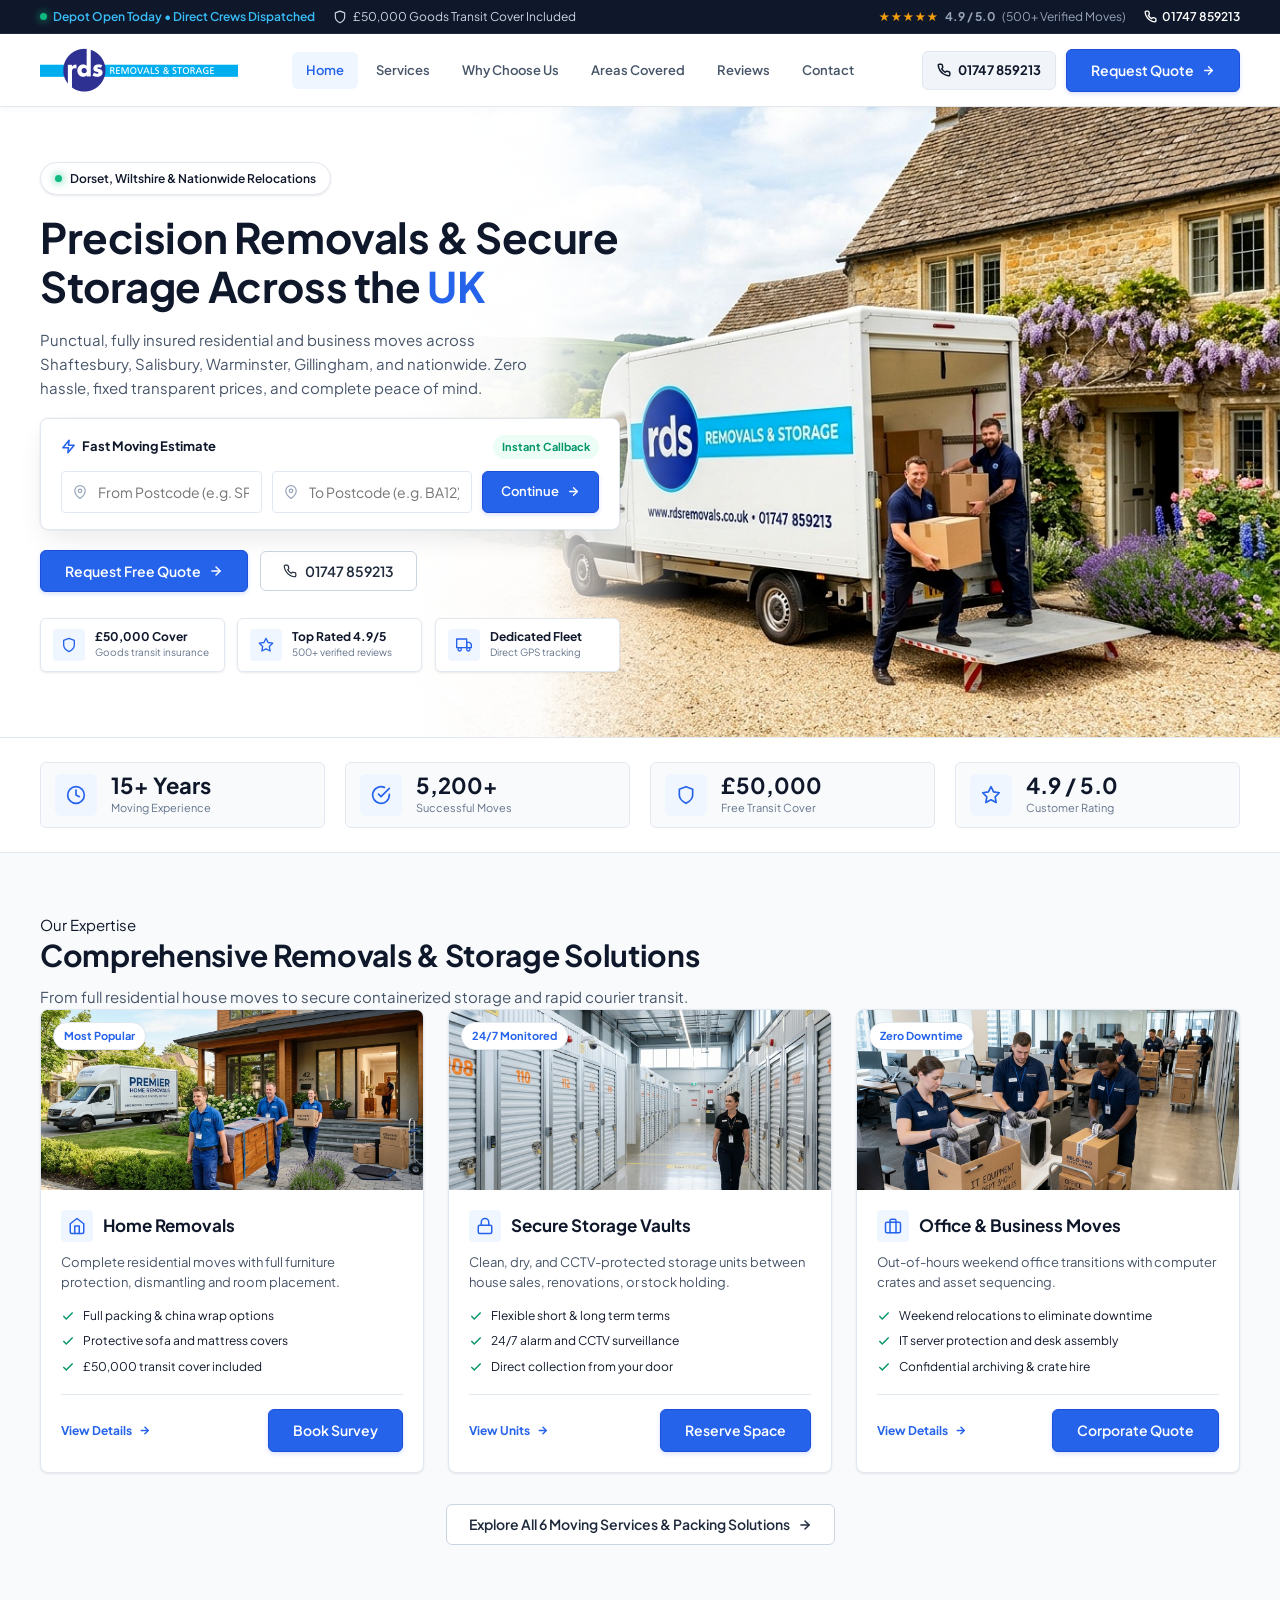
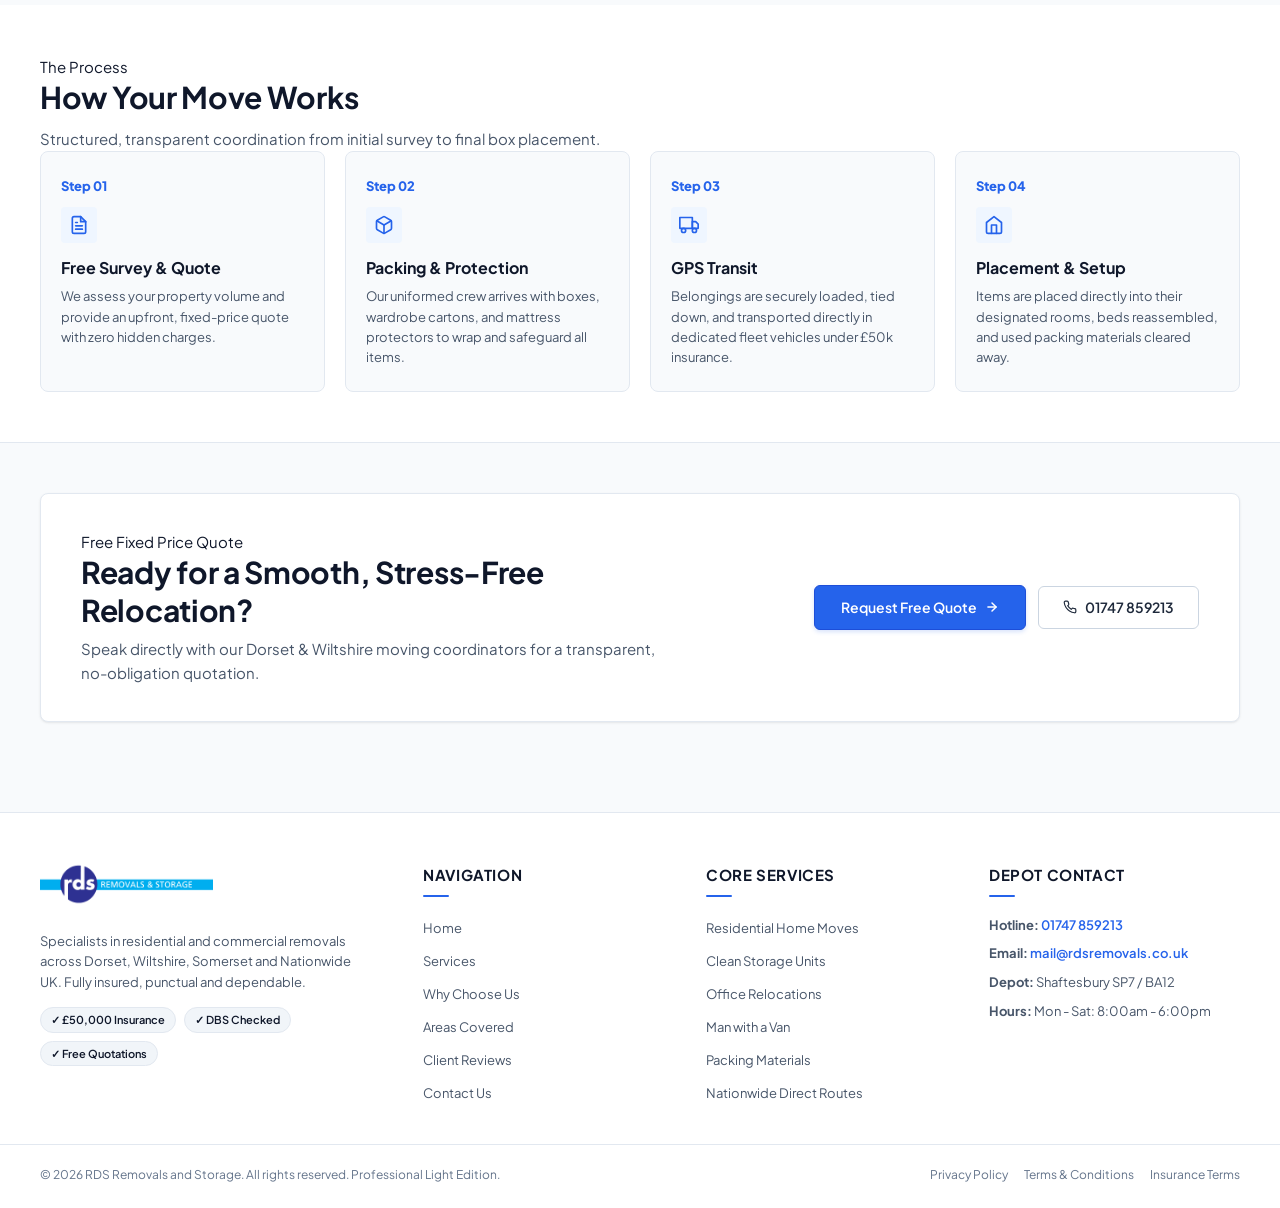
==== commit 0c5956c7: "fix(hero): remove milky white haze and make hero background photo vibrant and crystal clear" ====
--- a/index.html
+++ b/index.html
@@ -11,7 +11,7 @@
   <link rel="preconnect" href="https://fonts.gstatic.com" crossorigin>
   <link href="https://fonts.googleapis.com/css2?family=Plus+Jakarta+Sans:ital,wght@0,300;0,400;0,500;0,600;0,700;0,800;1,400&display=swap" rel="stylesheet">
   
-  <link rel="stylesheet" href="style.css?v=11">
+  <link rel="stylesheet" href="style.css?v=12">
 </head>
 <body>
 
--- a/style.css
+++ b/style.css
@@ -527,21 +527,21 @@
    ========================================================================== */
 .home-hero-section {
   position: relative;
-  background-color: #f1f5f9;
+  background-color: #ffffff;
   background-image: 
     linear-gradient(
       90deg, 
-      rgba(248, 250, 252, 0.98) 0%, 
-      rgba(248, 250, 252, 0.95) 45%, 
-      rgba(248, 250, 252, 0.78) 65%, 
-      rgba(248, 250, 252, 0.25) 88%, 
-      rgba(248, 250, 252, 0.05) 100%
+      #ffffff 0%, 
+      #ffffff 32%, 
+      rgba(255, 255, 255, 0.94) 42%, 
+      rgba(255, 255, 255, 0.45) 48%, 
+      rgba(255, 255, 255, 0) 54%
     ),
     url('hero.jpg');
   background-position: center right;
   background-size: cover;
   background-repeat: no-repeat;
-  min-height: 560px;
+  min-height: 580px;
   display: flex;
   align-items: center;
   padding: 55px 0 65px 0;
@@ -549,7 +549,7 @@
 }
 
 .hero-content-wrapper {
-  max-width: 660px;
+  max-width: 580px;
   position: relative;
   z-index: 2;
 }
@@ -592,7 +592,7 @@
   font-size: 15px;
   color: var(--text-muted);
   line-height: 1.6;
-  max-width: 580px;
+  max-width: 500px;
 }
 
 /* Fast Moving Estimate Card with 3D Depth */
@@ -1851,6 +1851,25 @@
    Responsive Breakpoints
    ========================================================================== */
 @media (max-width: 1024px) {
+  .home-hero-section {
+    background-image: 
+      linear-gradient(
+        90deg, 
+        #ffffff 0%, 
+        #ffffff 36%, 
+        rgba(255, 255, 255, 0.94) 48%, 
+        rgba(255, 255, 255, 0.4) 56%, 
+        rgba(255, 255, 255, 0) 64%
+      ),
+      url('hero.jpg');
+    background-position: 80% center;
+  }
+  .hero-content-wrapper {
+    max-width: 540px;
+  }
+  .hero-subtext {
+    max-width: 480px;
+  }
   .hero-layout-grid {
     grid-template-columns: 1fr;
     gap: 32px;
@@ -1937,16 +1956,20 @@
   }
 
   .home-hero-section {
-    background-image: 
-      linear-gradient(
-        180deg, 
-        rgba(248, 250, 252, 0.96) 0%, 
-        rgba(248, 250, 252, 0.94) 100%
-      ),
-      url('hero.jpg');
-    background-position: center;
-    padding: 35px 0 45px 0;
+    background-image: url('hero.jpg');
+    background-position: 70% center;
+    padding: 30px 0 40px 0;
     min-height: auto;
+  }
+
+  .hero-content-wrapper {
+    background: rgba(255, 255, 255, 0.94);
+    backdrop-filter: blur(14px);
+    -webkit-backdrop-filter: blur(14px);
+    padding: 24px 20px;
+    border-radius: 18px;
+    box-shadow: 0 15px 35px -10px rgba(15, 23, 42, 0.16), 0 0 0 1px rgba(255, 255, 255, 0.9);
+    max-width: 100%;
   }
 
   .hero-main-title {
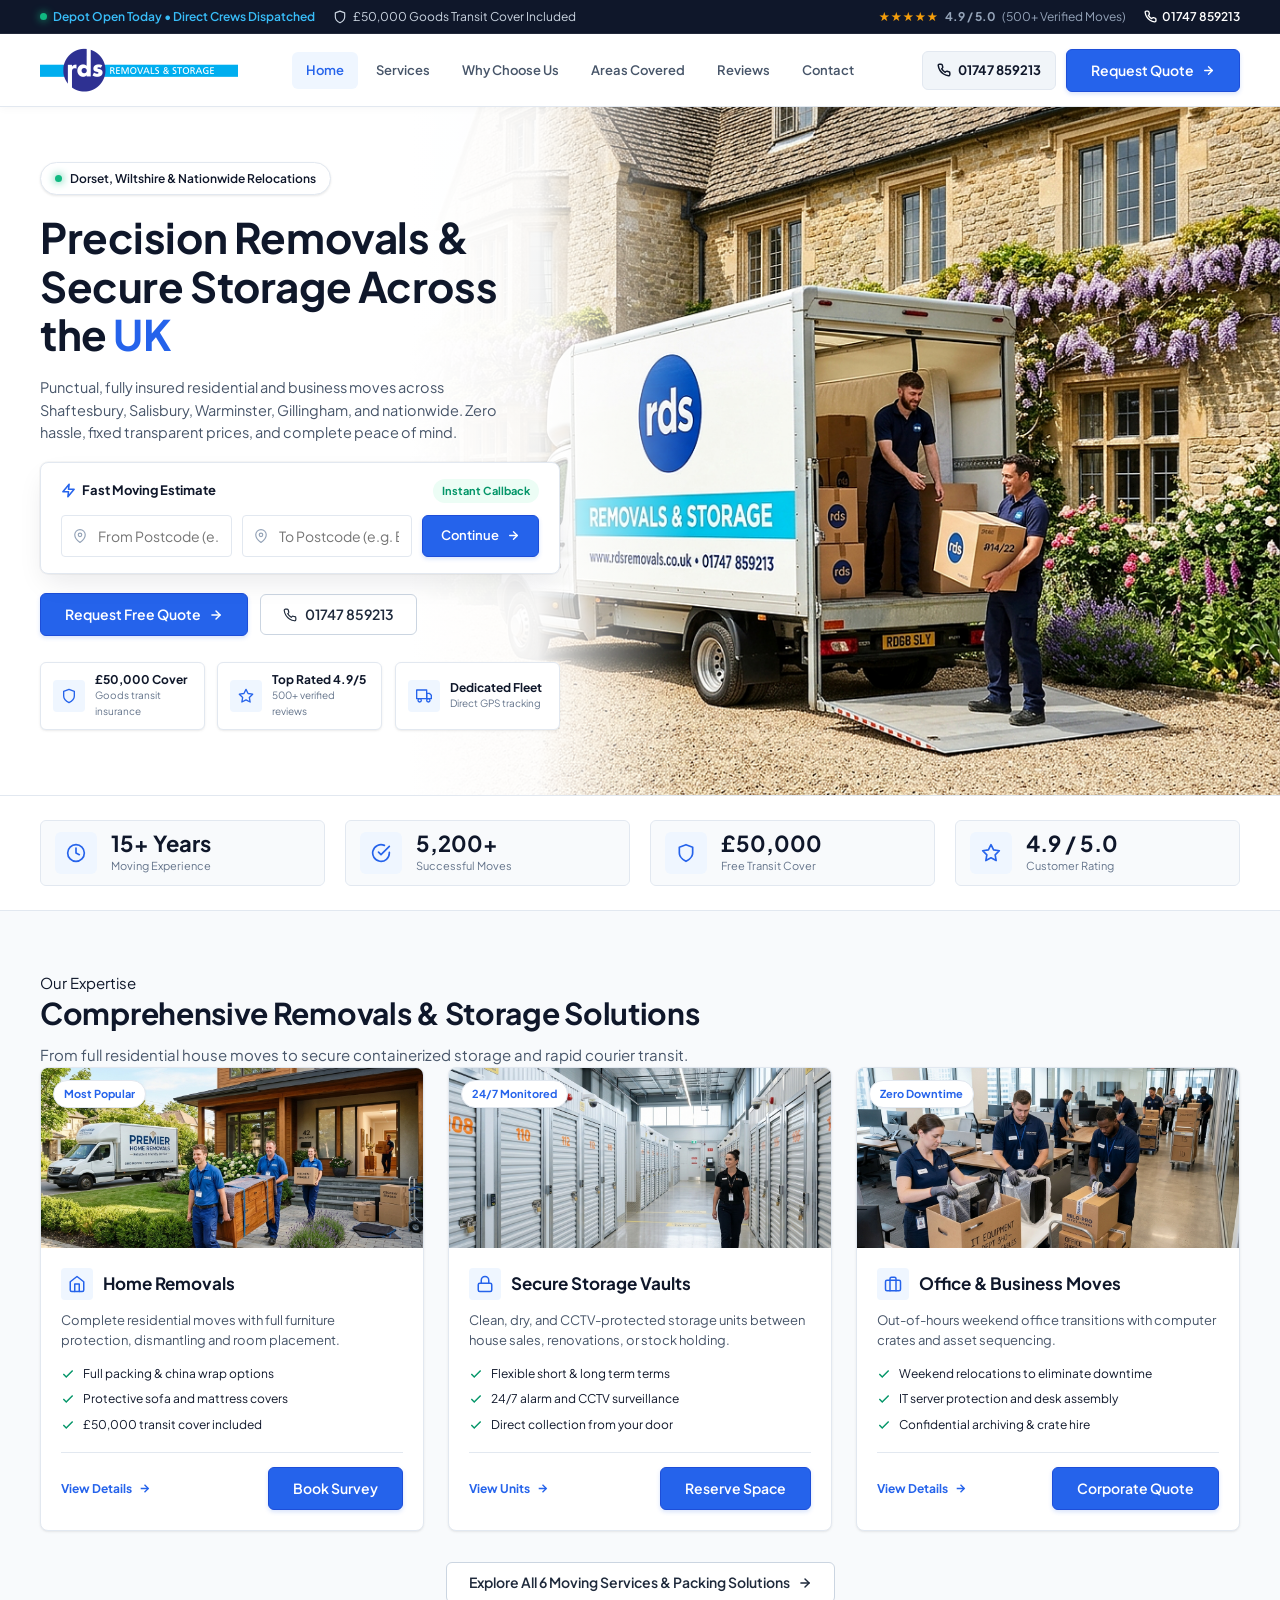
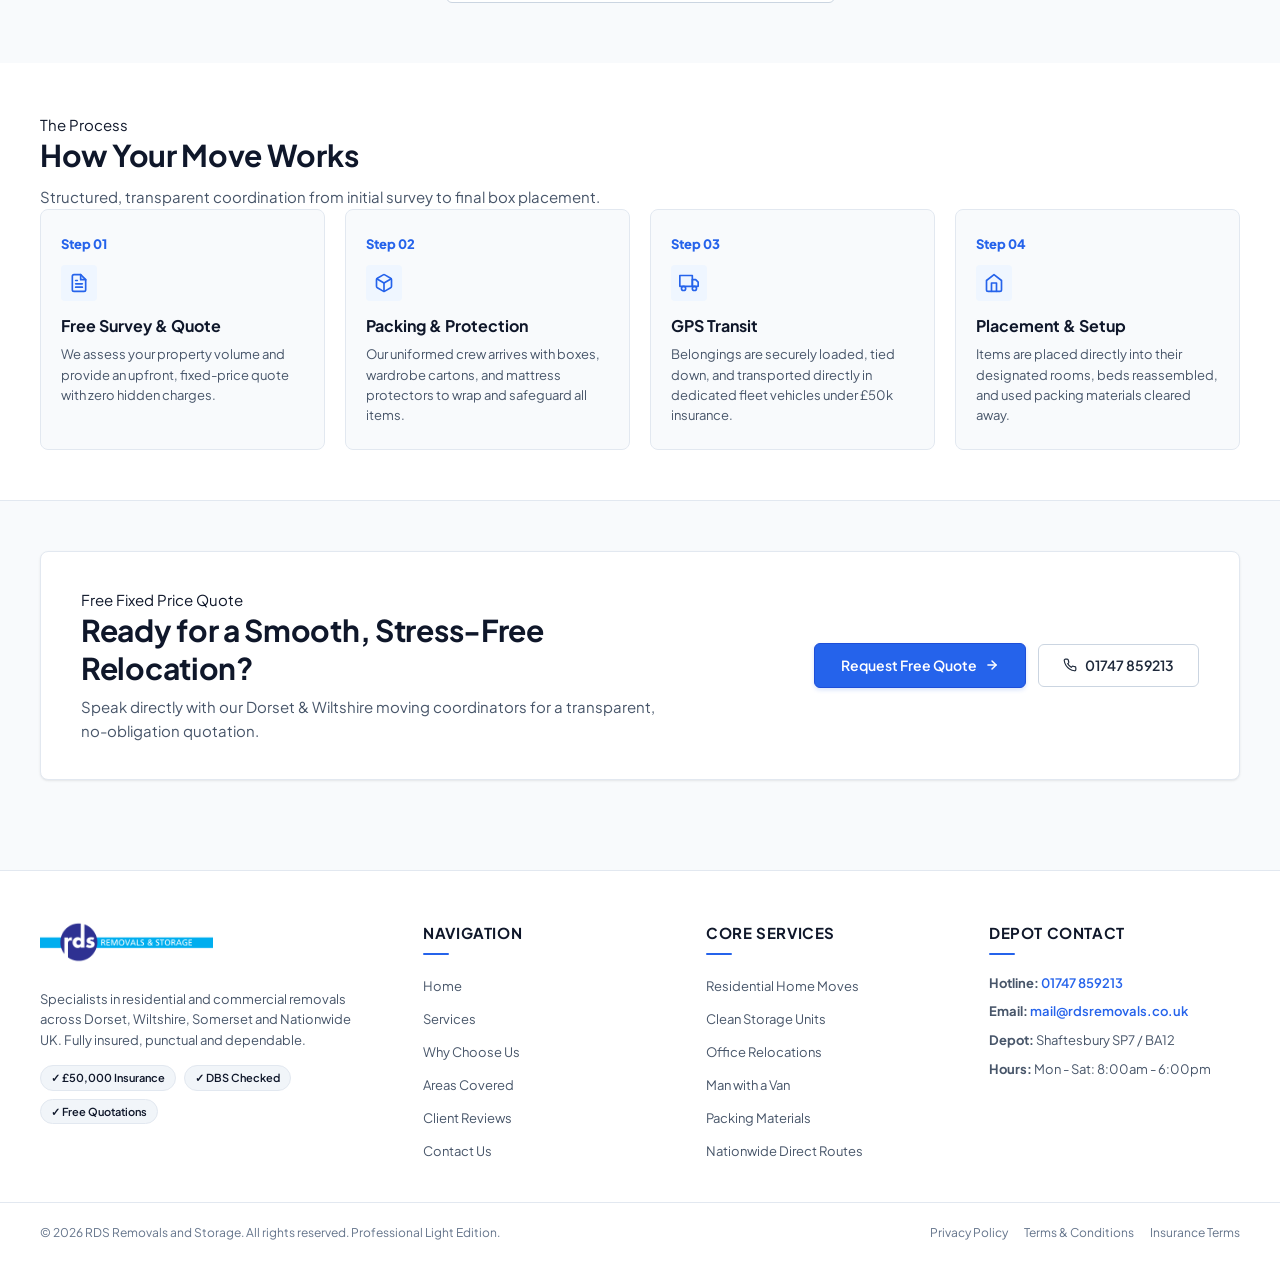
==== commit 92e7bc7f: "feat(hero): upgrade hero background to ultra-high-definition 2.5K master photograph with razor-sharp" ====
--- a/index.html
+++ b/index.html
@@ -11,7 +11,7 @@
   <link rel="preconnect" href="https://fonts.gstatic.com" crossorigin>
   <link href="https://fonts.googleapis.com/css2?family=Plus+Jakarta+Sans:ital,wght@0,300;0,400;0,500;0,600;0,700;0,800;1,400&display=swap" rel="stylesheet">
   
-  <link rel="stylesheet" href="style.css?v=12">
+  <link rel="stylesheet" href="style.css?v=13">
 </head>
 <body>
 
--- a/style.css
+++ b/style.css
@@ -549,7 +549,7 @@
 }
 
 .hero-content-wrapper {
-  max-width: 580px;
+  max-width: 520px;
   position: relative;
   z-index: 2;
 }
@@ -589,10 +589,10 @@
 }
 
 .hero-subtext {
-  font-size: 15px;
+  font-size: 14.5px;
   color: var(--text-muted);
-  line-height: 1.6;
-  max-width: 500px;
+  line-height: 1.55;
+  max-width: 480px;
 }
 
 /* Fast Moving Estimate Card with 3D Depth */
@@ -1852,22 +1852,18 @@
    ========================================================================== */
 @media (max-width: 1024px) {
   .home-hero-section {
-    background-image: 
-      linear-gradient(
-        90deg, 
-        #ffffff 0%, 
-        #ffffff 36%, 
-        rgba(255, 255, 255, 0.94) 48%, 
-        rgba(255, 255, 255, 0.4) 56%, 
-        rgba(255, 255, 255, 0) 64%
-      ),
-      url('hero.jpg');
-    background-position: 80% center;
+    background-image: url('hero.jpg');
+    background-position: right center;
+    padding: 35px 0 45px 0;
+    min-height: auto;
   }
   .hero-content-wrapper {
-    max-width: 540px;
-  }
-  .hero-subtext {
+    background: rgba(255, 255, 255, 0.94);
+    backdrop-filter: blur(14px);
+    -webkit-backdrop-filter: blur(14px);
+    padding: 26px 22px;
+    border-radius: 18px;
+    box-shadow: 0 15px 35px -10px rgba(15, 23, 42, 0.16), 0 0 0 1px rgba(255, 255, 255, 0.9);
     max-width: 480px;
   }
   .hero-layout-grid {
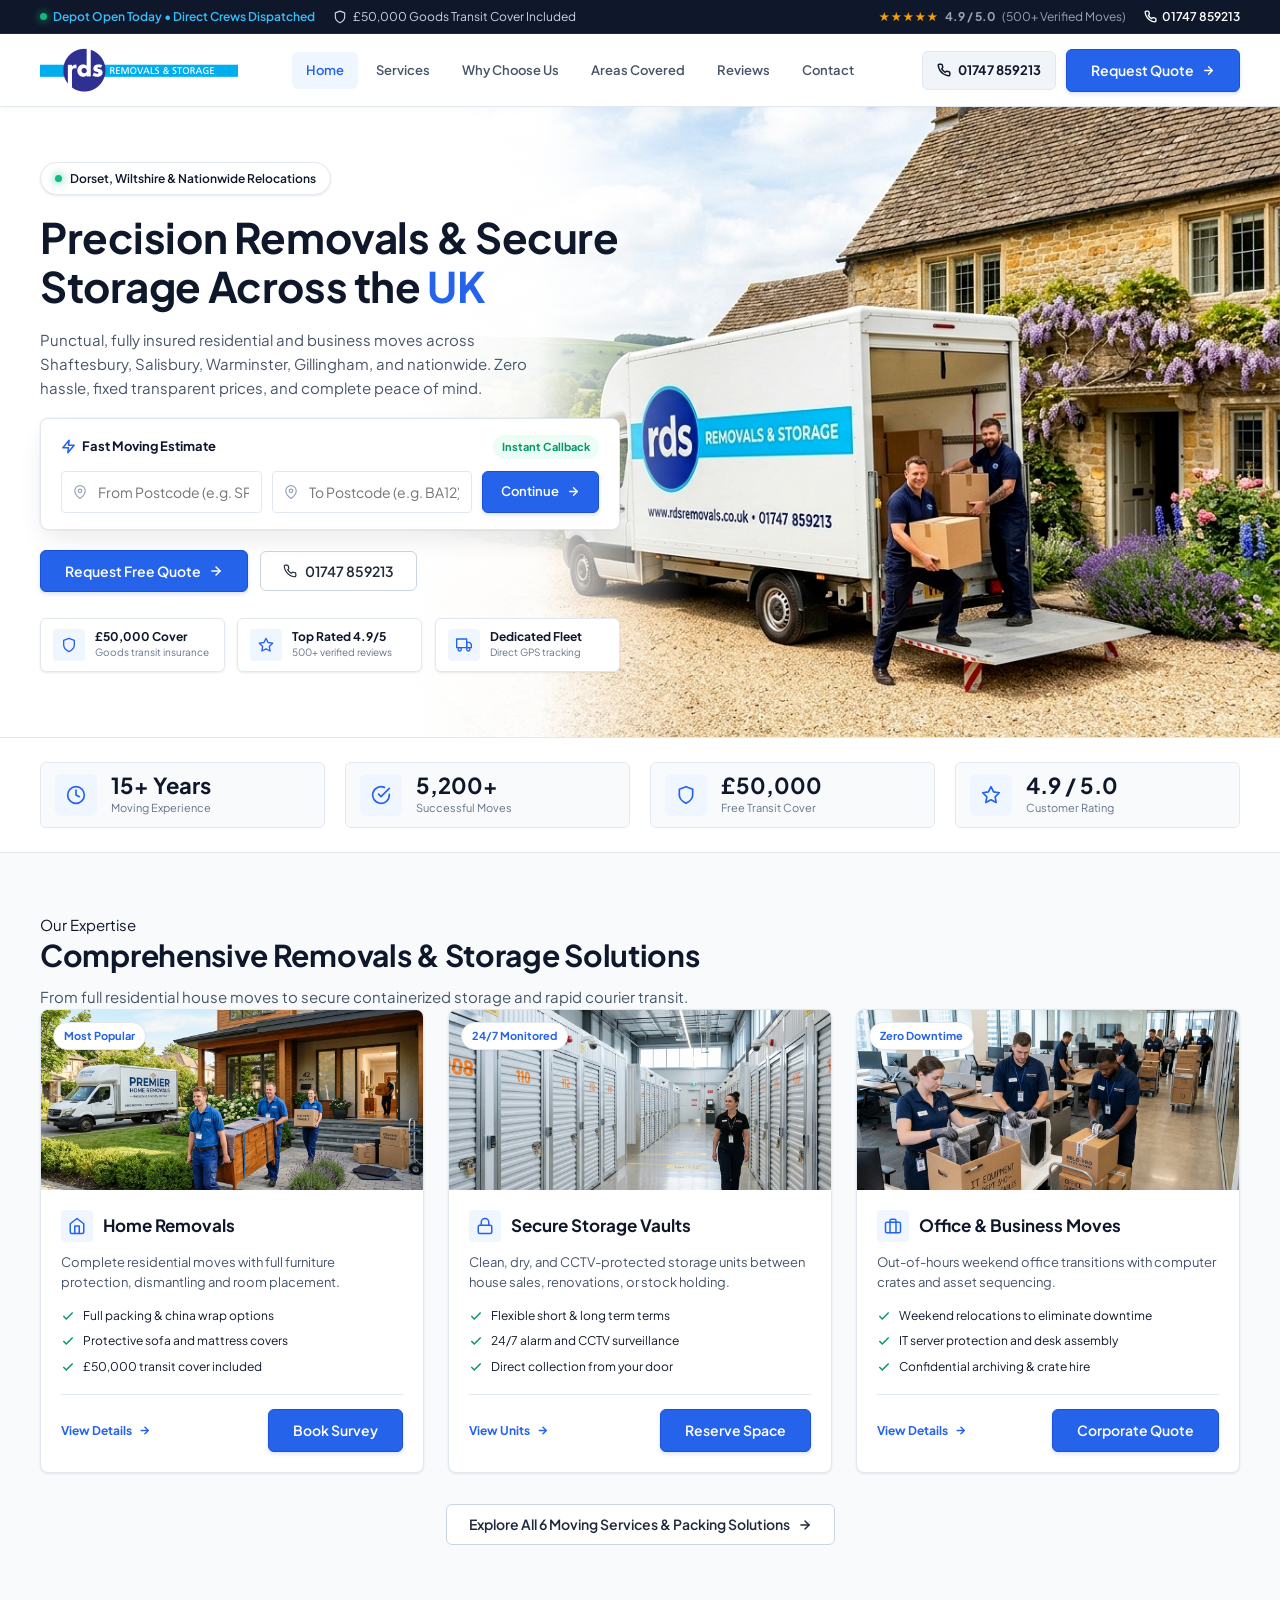
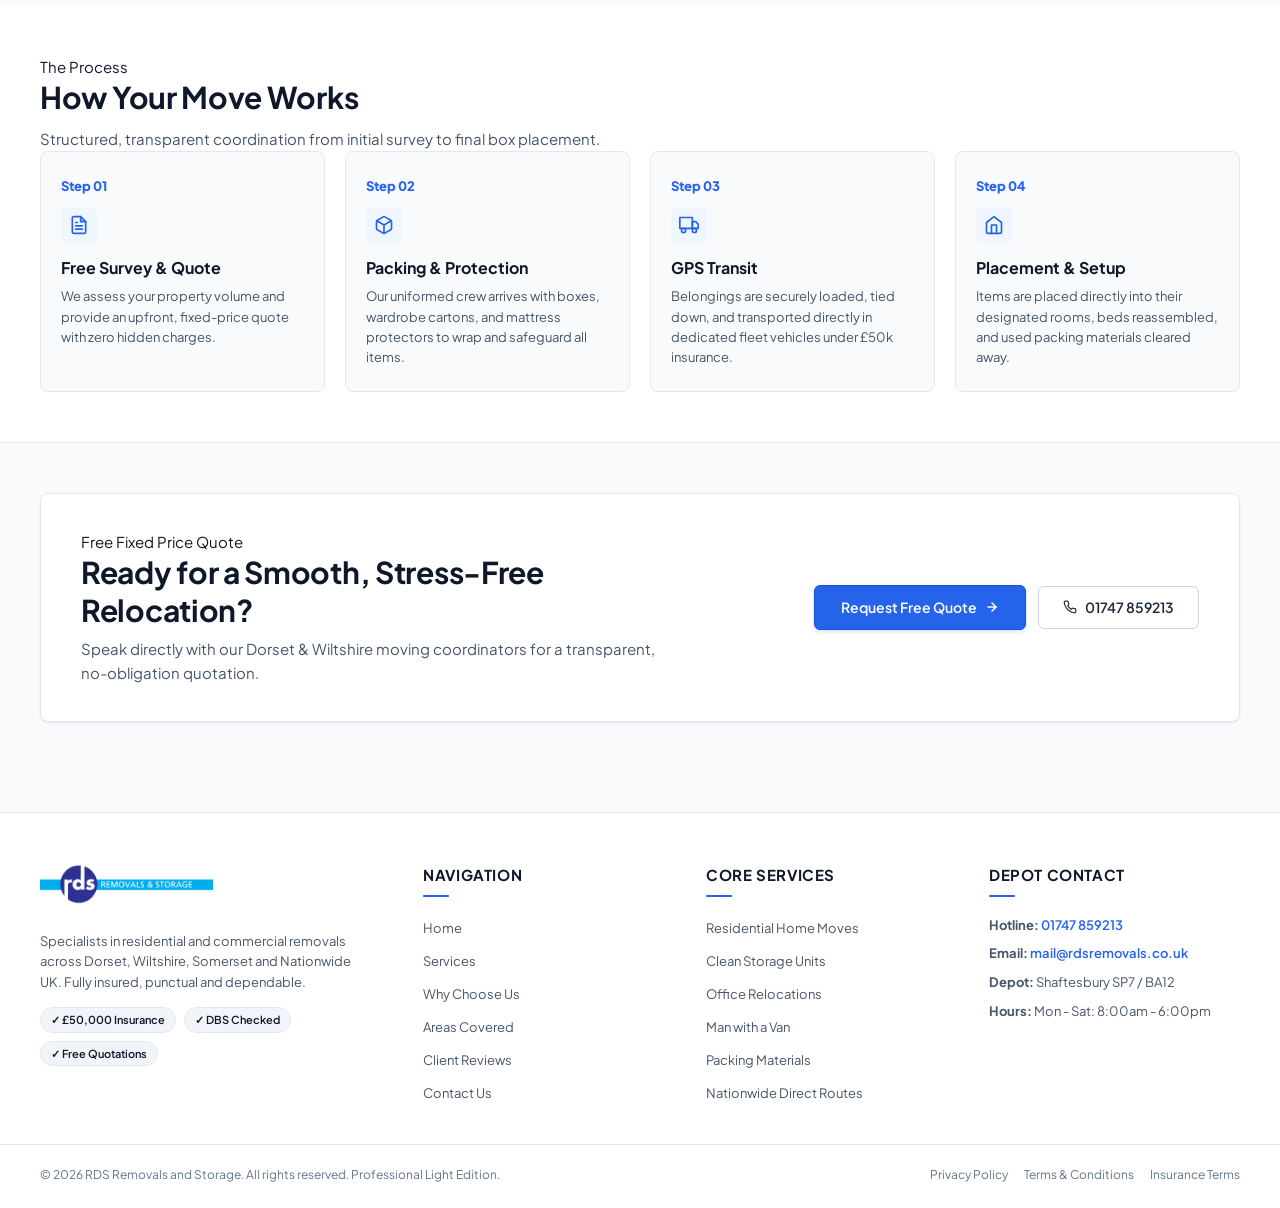
==== commit bca83d6d: "Revert "feat(hero): upgrade hero background to ultra-high-definition 2.5K master photograph with raz" ====
--- a/index.html
+++ b/index.html
@@ -11,7 +11,7 @@
   <link rel="preconnect" href="https://fonts.gstatic.com" crossorigin>
   <link href="https://fonts.googleapis.com/css2?family=Plus+Jakarta+Sans:ital,wght@0,300;0,400;0,500;0,600;0,700;0,800;1,400&display=swap" rel="stylesheet">
   
-  <link rel="stylesheet" href="style.css?v=13">
+  <link rel="stylesheet" href="style.css?v=12">
 </head>
 <body>
 
--- a/style.css
+++ b/style.css
@@ -549,7 +549,7 @@
 }
 
 .hero-content-wrapper {
-  max-width: 520px;
+  max-width: 580px;
   position: relative;
   z-index: 2;
 }
@@ -589,10 +589,10 @@
 }
 
 .hero-subtext {
-  font-size: 14.5px;
+  font-size: 15px;
   color: var(--text-muted);
-  line-height: 1.55;
-  max-width: 480px;
+  line-height: 1.6;
+  max-width: 500px;
 }
 
 /* Fast Moving Estimate Card with 3D Depth */
@@ -1852,18 +1852,22 @@
    ========================================================================== */
 @media (max-width: 1024px) {
   .home-hero-section {
-    background-image: url('hero.jpg');
-    background-position: right center;
-    padding: 35px 0 45px 0;
-    min-height: auto;
+    background-image: 
+      linear-gradient(
+        90deg, 
+        #ffffff 0%, 
+        #ffffff 36%, 
+        rgba(255, 255, 255, 0.94) 48%, 
+        rgba(255, 255, 255, 0.4) 56%, 
+        rgba(255, 255, 255, 0) 64%
+      ),
+      url('hero.jpg');
+    background-position: 80% center;
   }
   .hero-content-wrapper {
-    background: rgba(255, 255, 255, 0.94);
-    backdrop-filter: blur(14px);
-    -webkit-backdrop-filter: blur(14px);
-    padding: 26px 22px;
-    border-radius: 18px;
-    box-shadow: 0 15px 35px -10px rgba(15, 23, 42, 0.16), 0 0 0 1px rgba(255, 255, 255, 0.9);
+    max-width: 540px;
+  }
+  .hero-subtext {
     max-width: 480px;
   }
   .hero-layout-grid {
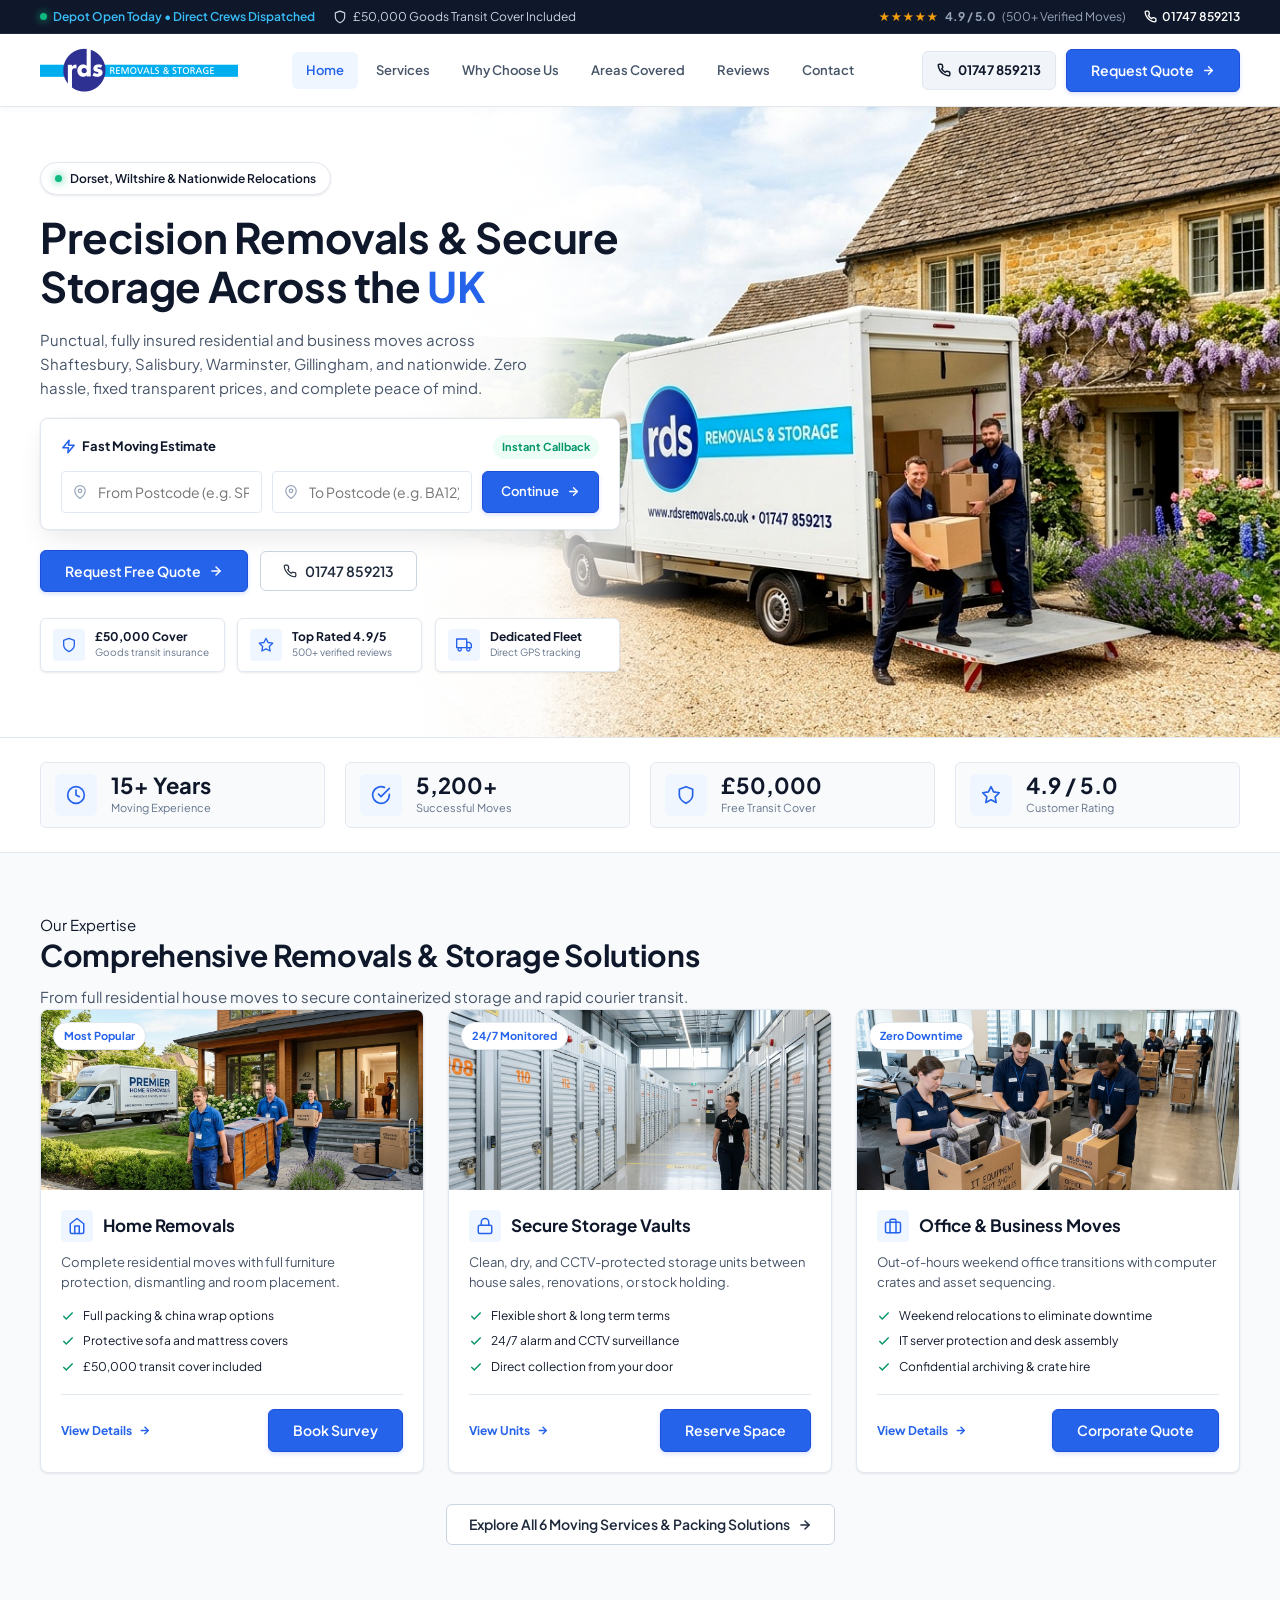
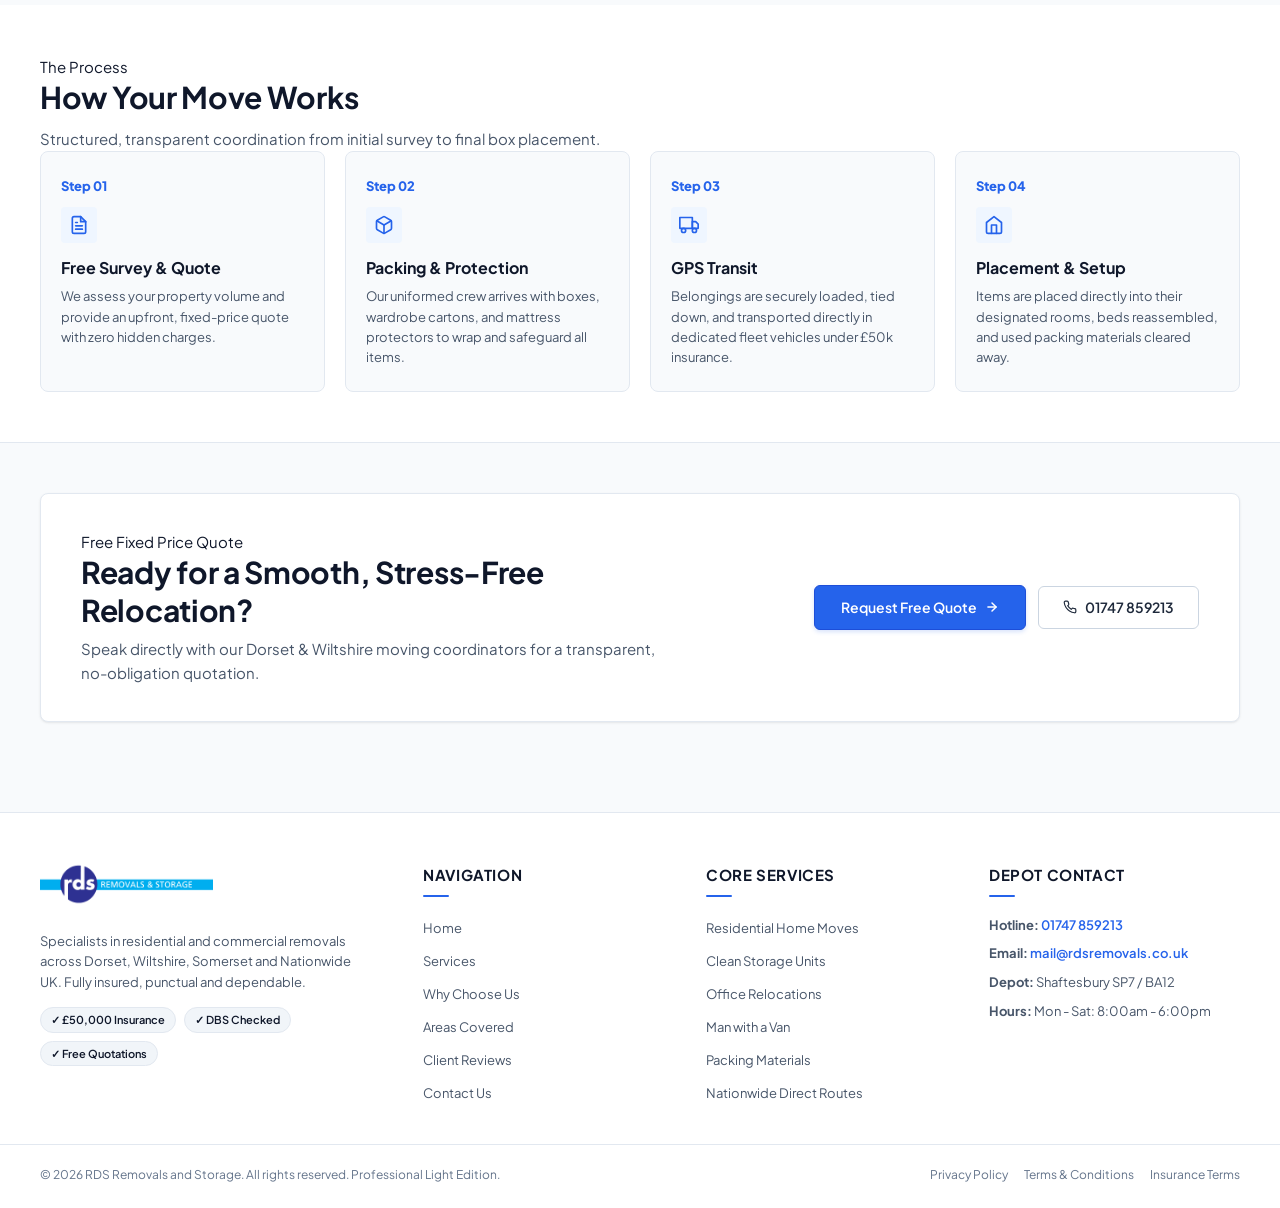
==== commit f291c5da: "chore: bump cache parameter to v14 after revert" ====
--- a/index.html
+++ b/index.html
@@ -11,7 +11,7 @@
   <link rel="preconnect" href="https://fonts.gstatic.com" crossorigin>
   <link href="https://fonts.googleapis.com/css2?family=Plus+Jakarta+Sans:ital,wght@0,300;0,400;0,500;0,600;0,700;0,800;1,400&display=swap" rel="stylesheet">
   
-  <link rel="stylesheet" href="style.css?v=12">
+  <link rel="stylesheet" href="style.css?v=14">
 </head>
 <body>
 
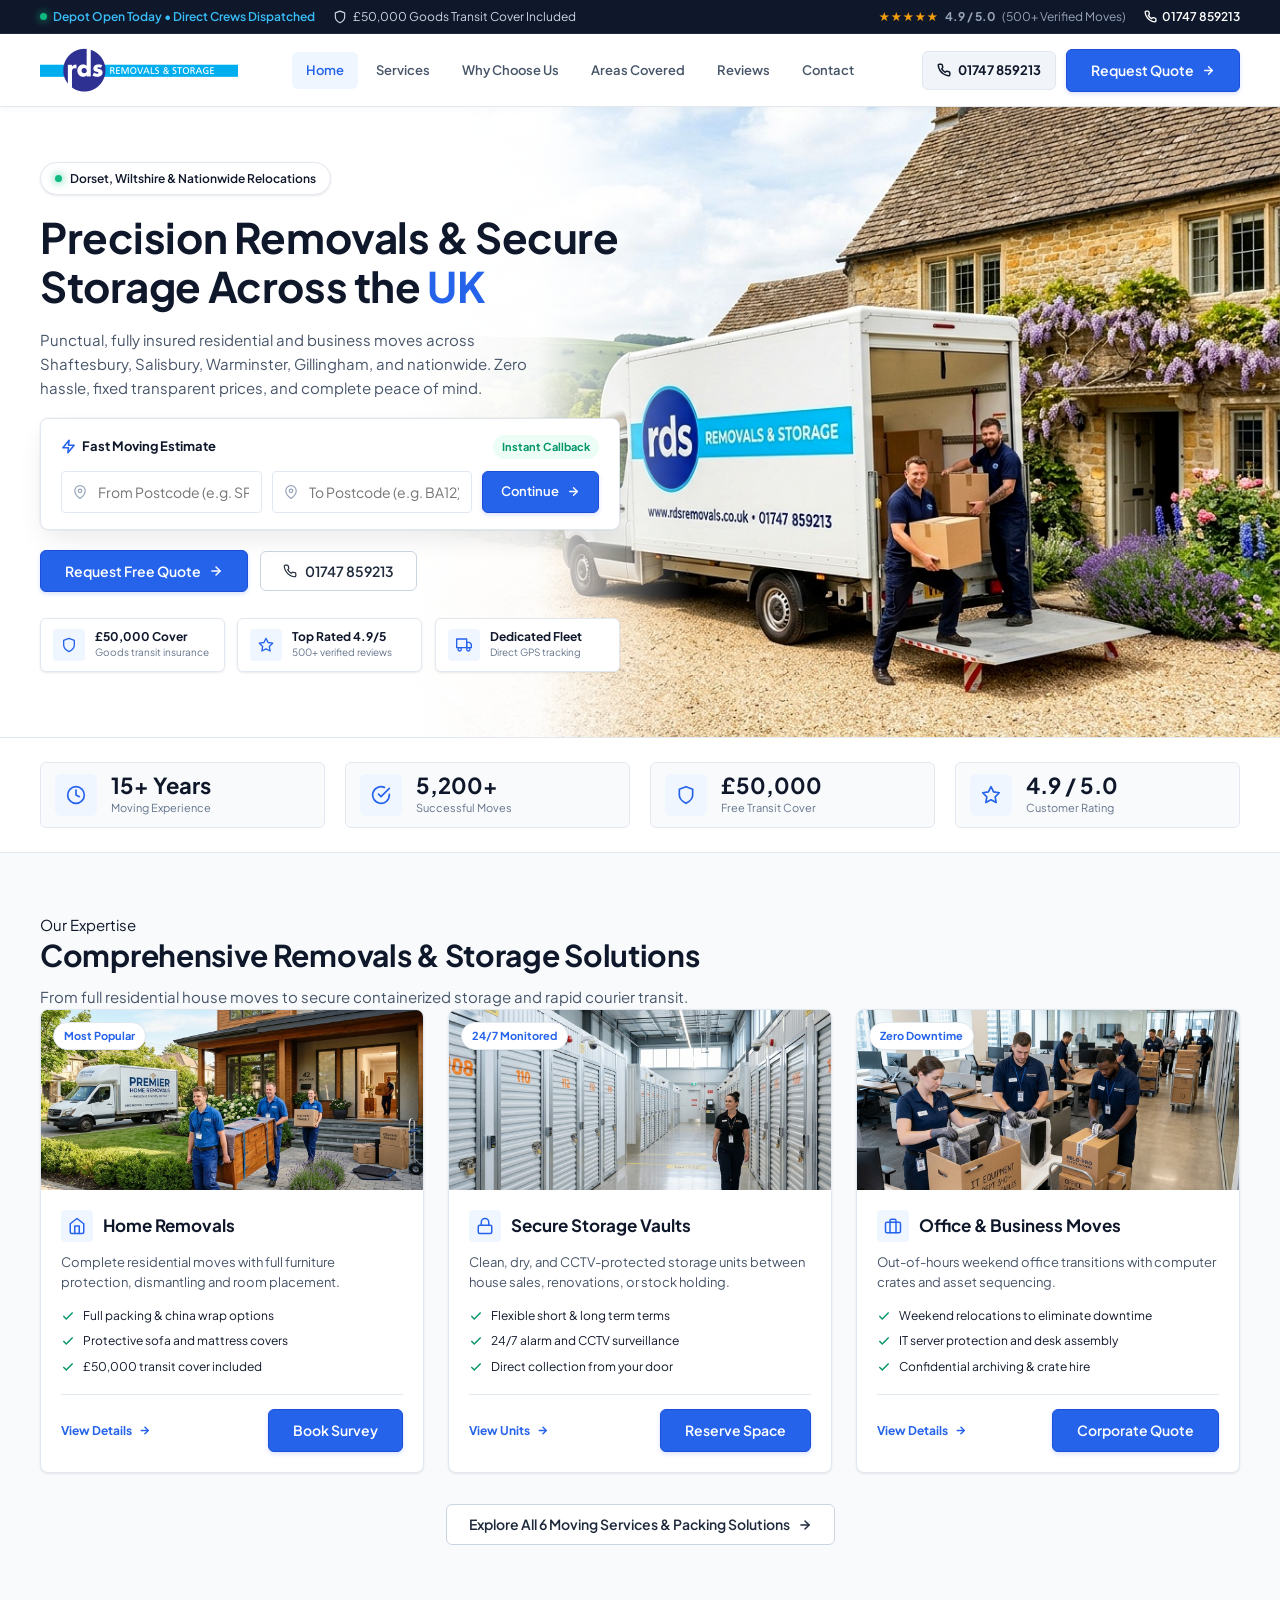
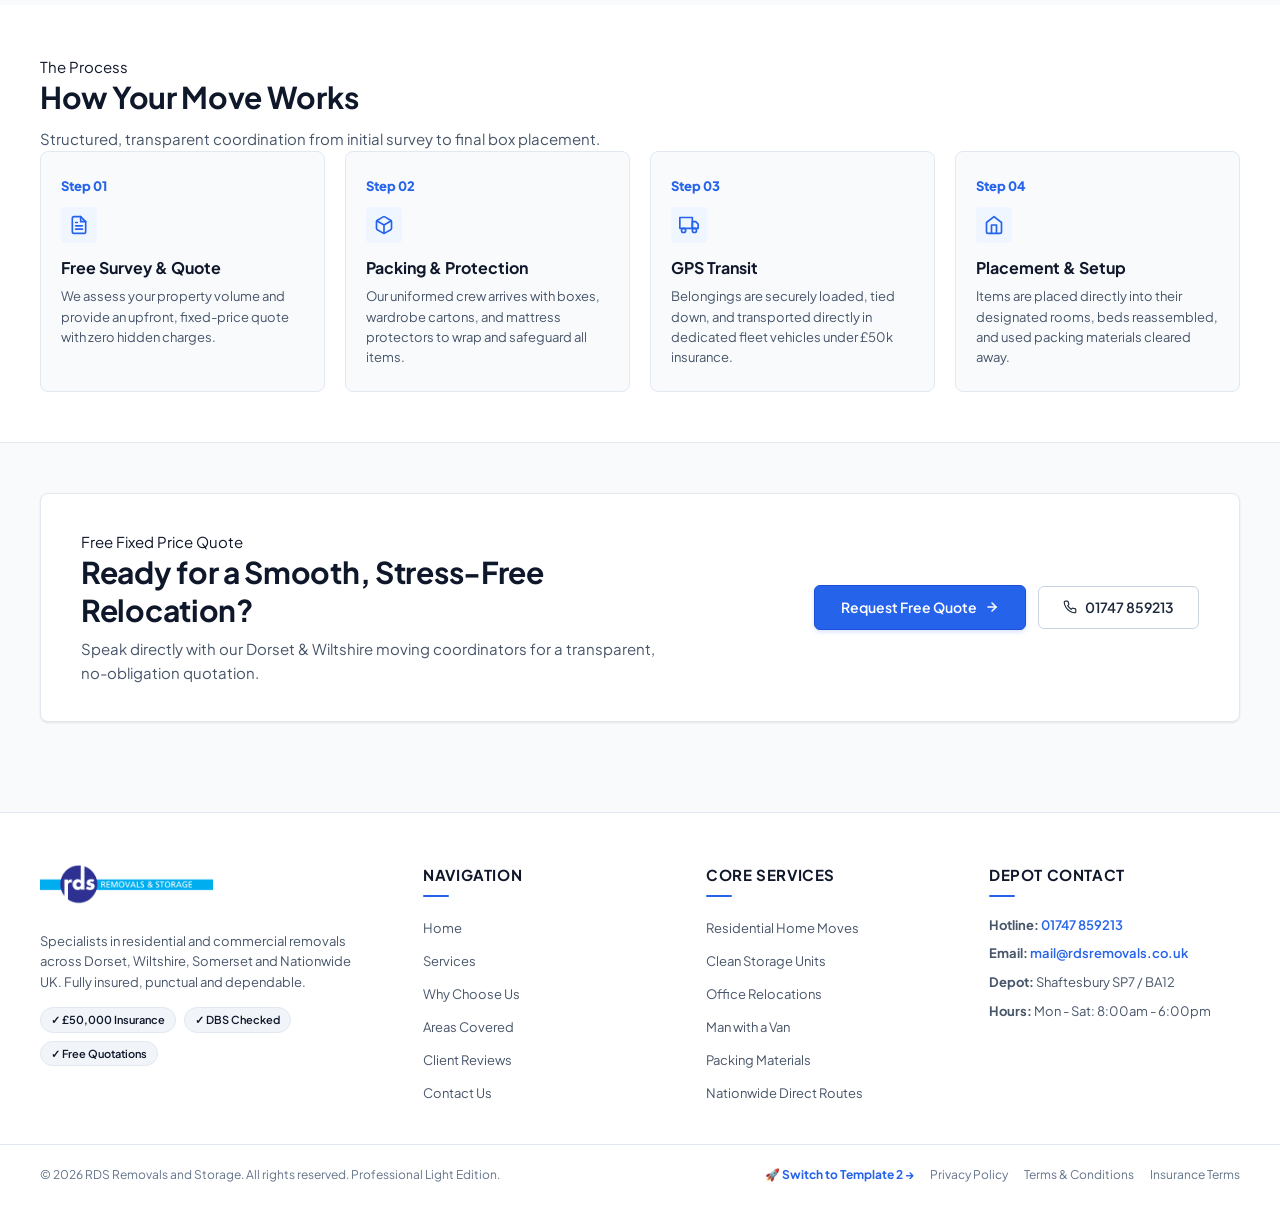
==== commit 4d780554: "feat: add template2 folder with modern luxury logistics mockup for RDS Removals" ====
--- a/index.html
+++ b/index.html
@@ -466,6 +466,7 @@
       <div class="container fbr-flex">
         <span>&copy; 2026 RDS Removals and Storage. All rights reserved. Professional Light Edition.</span>
         <div class="fbr-legal-links">
+          <a href="template2/index.html" style="color: #2563eb; font-weight: 700;">🚀 Switch to Template 2 &rarr;</a>
           <a href="#">Privacy Policy</a>
           <a href="#">Terms &amp; Conditions</a>
           <a href="#">Insurance Terms</a>
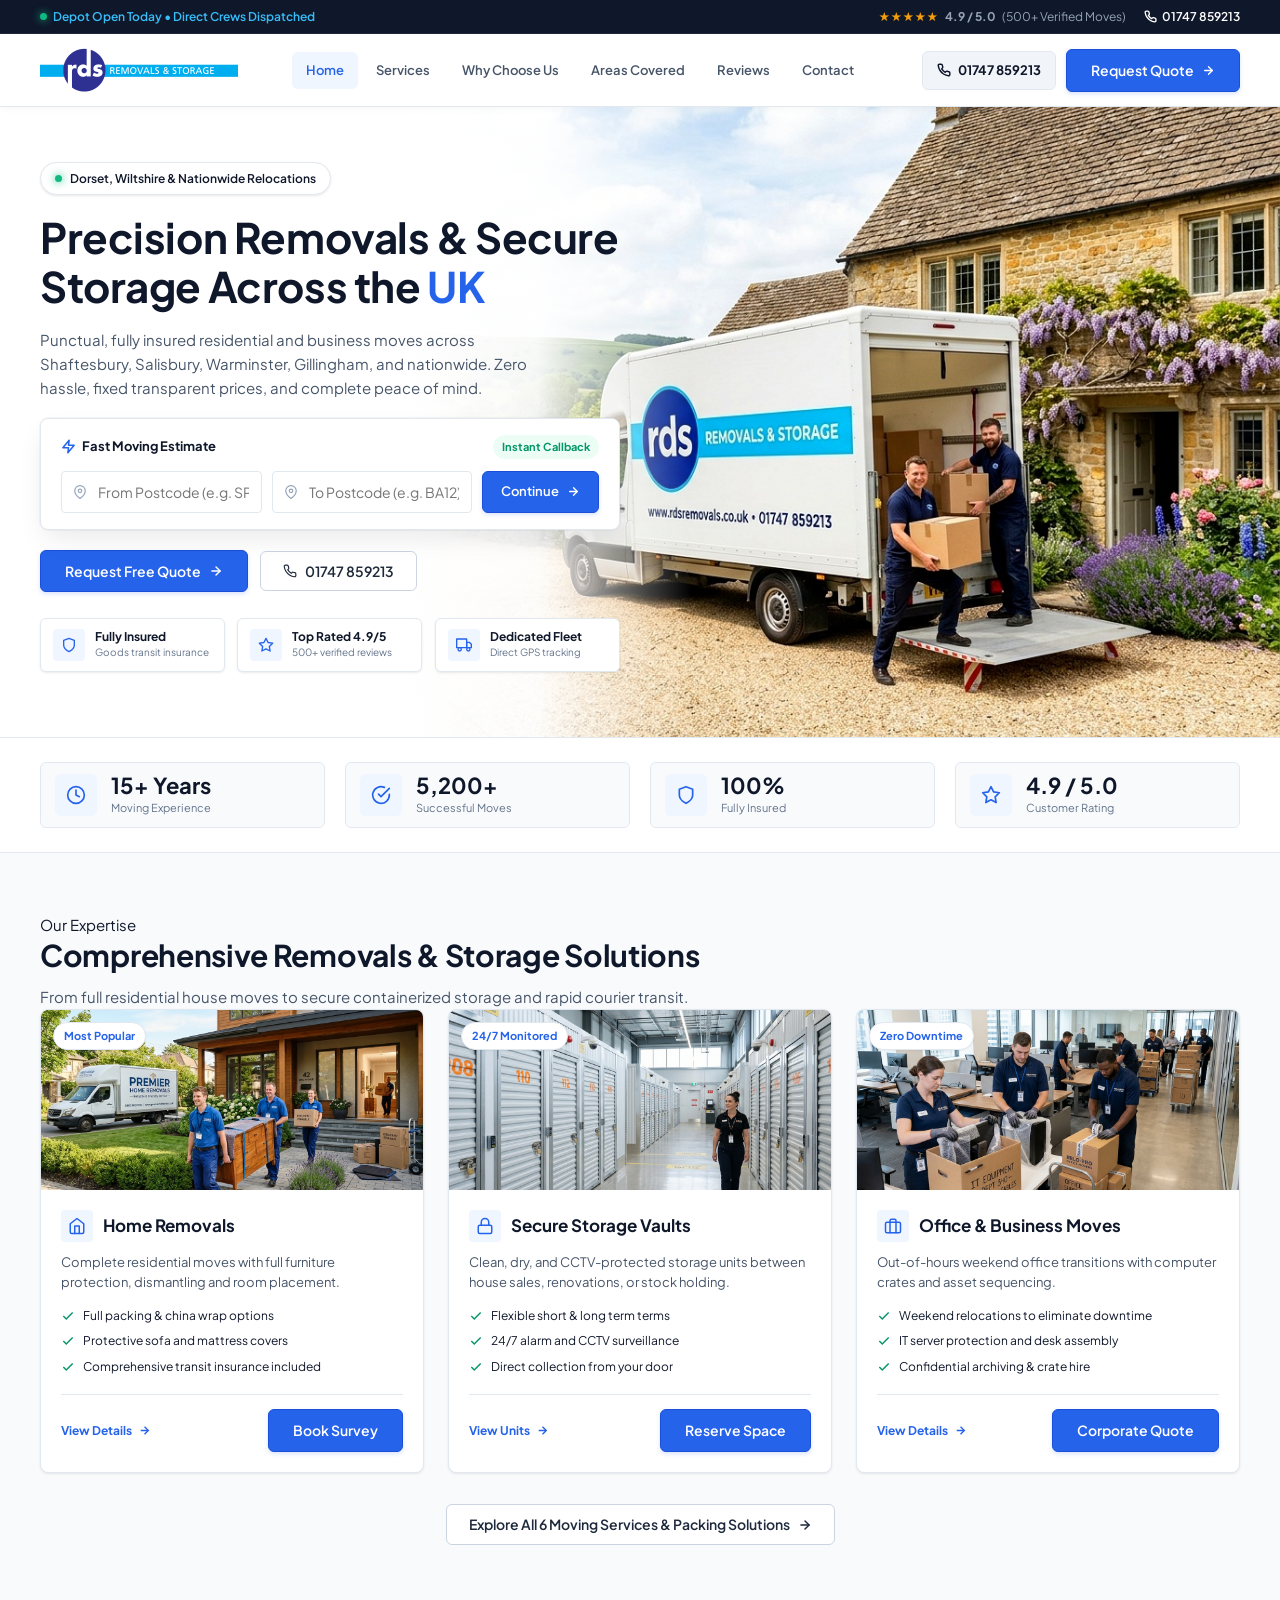
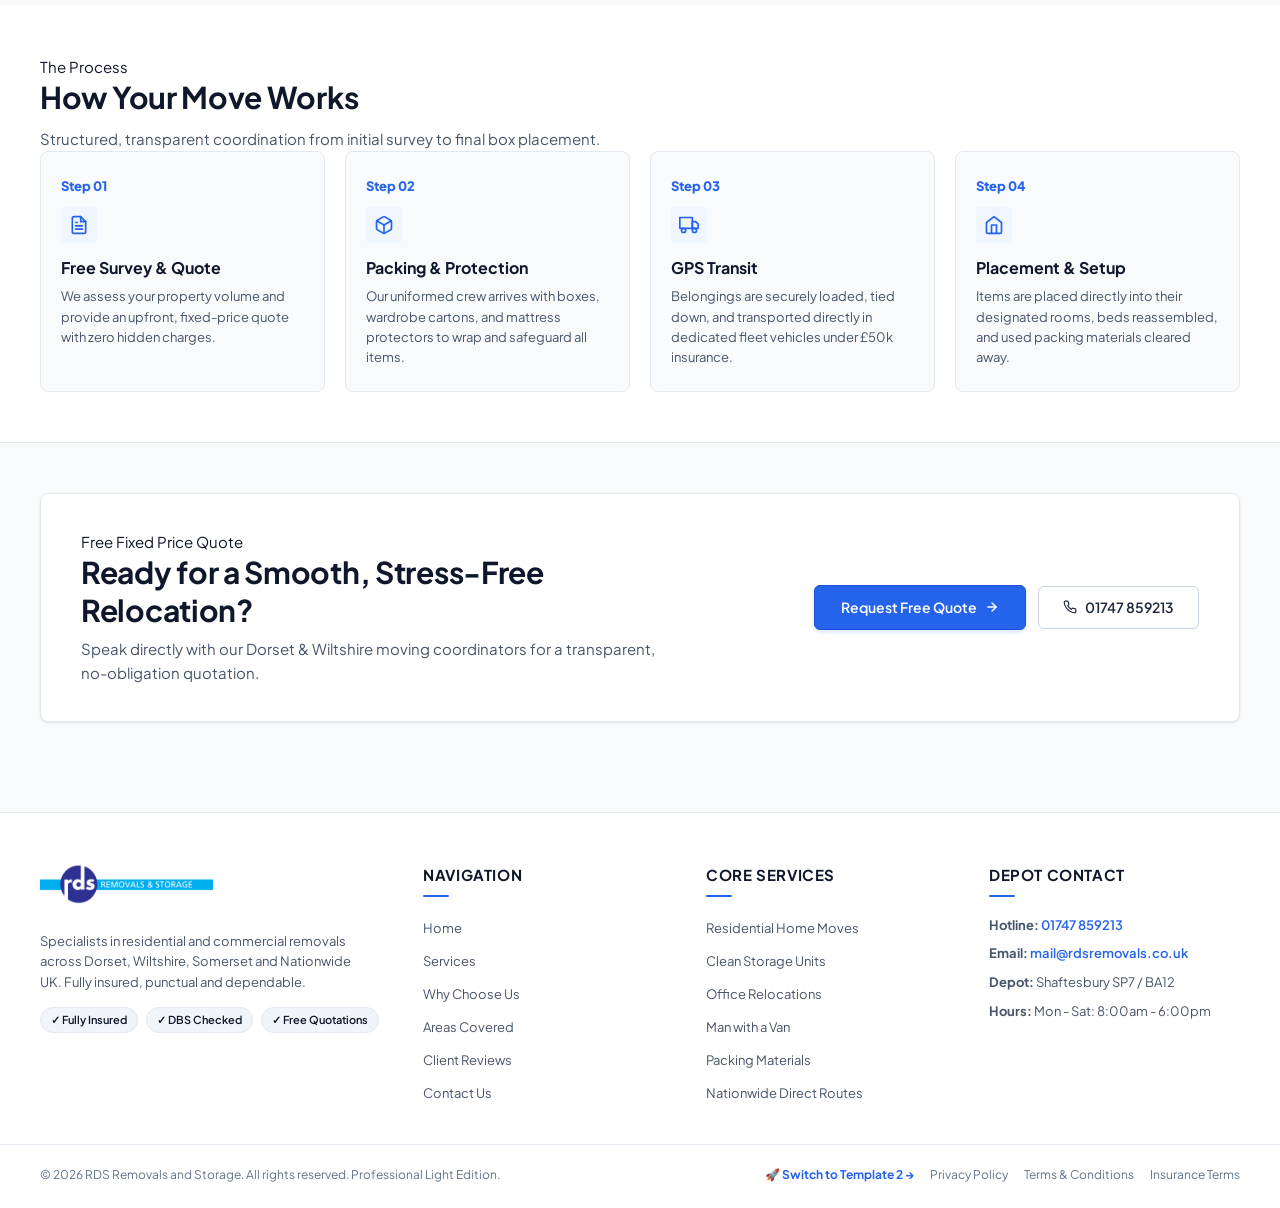
==== commit 70f43e44: "chore: remove £50,000 Goods Transit Cover line across both template 1 and template 2" ====
--- a/index.html
+++ b/index.html
@@ -11,7 +11,7 @@
   <link rel="preconnect" href="https://fonts.gstatic.com" crossorigin>
   <link href="https://fonts.googleapis.com/css2?family=Plus+Jakarta+Sans:ital,wght@0,300;0,400;0,500;0,600;0,700;0,800;1,400&display=swap" rel="stylesheet">
   
-  <link rel="stylesheet" href="style.css?v=14">
+  <link rel="stylesheet" href="style.css?v=15">
 </head>
 <body>
 
@@ -22,10 +22,6 @@
         <span class="tn-item live-badge">
           <span class="pulse-dot"></span>
           <span>Depot Open Today &bull; Direct Crews Dispatched</span>
-        </span>
-        <span class="tn-item">
-          <svg width="14" height="14" viewBox="0 0 24 24" fill="none" stroke="currentColor" stroke-width="2" stroke-linecap="round" stroke-linejoin="round"><path d="M12 22s8-4 8-10V5l-8-3-8 3v7c0 6 8 10 8 10z"/></svg>
-          <span>&pound;50,000 Goods Transit Cover Included</span>
         </span>
       </div>
       <div class="top-notice-right">
@@ -148,7 +144,7 @@
                 <svg width="16" height="16" viewBox="0 0 24 24" fill="none" stroke="currentColor" stroke-width="2" stroke-linecap="round" stroke-linejoin="round"><path d="M12 22s8-4 8-10V5l-8-3-8 3v7c0 6 8 10 8 10z"/></svg>
               </div>
               <div class="trust-text-meta">
-                <strong>£50,000 Cover</strong>
+                <strong>Fully Insured</strong>
                 <small>Goods transit insurance</small>
               </div>
             </div>
@@ -210,8 +206,8 @@
             <svg width="20" height="20" viewBox="0 0 24 24" fill="none" stroke="currentColor" stroke-width="2" stroke-linecap="round" stroke-linejoin="round"><path d="M12 22s8-4 8-10V5l-8-3-8 3v7c0 6 8 10 8 10z"/></svg>
           </div>
           <div class="stat-num-box">
-            <strong>£50,000</strong>
-            <span>Free Transit Cover</span>
+            <strong>100%</strong>
+            <span>Fully Insured</span>
           </div>
         </div>
 
@@ -258,7 +254,7 @@
             <ul class="scc-checklist">
               <li><svg width="14" height="14" viewBox="0 0 24 24" fill="none" stroke="currentColor" stroke-width="2.5"><polyline points="20 6 9 17 4 12"/></svg> Full packing &amp; china wrap options</li>
               <li><svg width="14" height="14" viewBox="0 0 24 24" fill="none" stroke="currentColor" stroke-width="2.5"><polyline points="20 6 9 17 4 12"/></svg> Protective sofa and mattress covers</li>
-              <li><svg width="14" height="14" viewBox="0 0 24 24" fill="none" stroke="currentColor" stroke-width="2.5"><polyline points="20 6 9 17 4 12"/></svg> £50,000 transit cover included</li>
+              <li><svg width="14" height="14" viewBox="0 0 24 24" fill="none" stroke="currentColor" stroke-width="2.5"><polyline points="20 6 9 17 4 12"/></svg> Comprehensive transit insurance included</li>
             </ul>
             <div class="scc-footer">
               <a href="services.html#home-removals" class="link-arrow">
@@ -421,7 +417,7 @@
         </a>
         <p>Specialists in residential and commercial removals across Dorset, Wiltshire, Somerset and Nationwide UK. Fully insured, punctual and dependable.</p>
         <div class="footer-trust-pills">
-          <span class="ftp-badge">✓ £50,000 Insurance</span>
+          <span class="ftp-badge">✓ Fully Insured</span>
           <span class="ftp-badge">✓ DBS Checked</span>
           <span class="ftp-badge">✓ Free Quotations</span>
         </div>
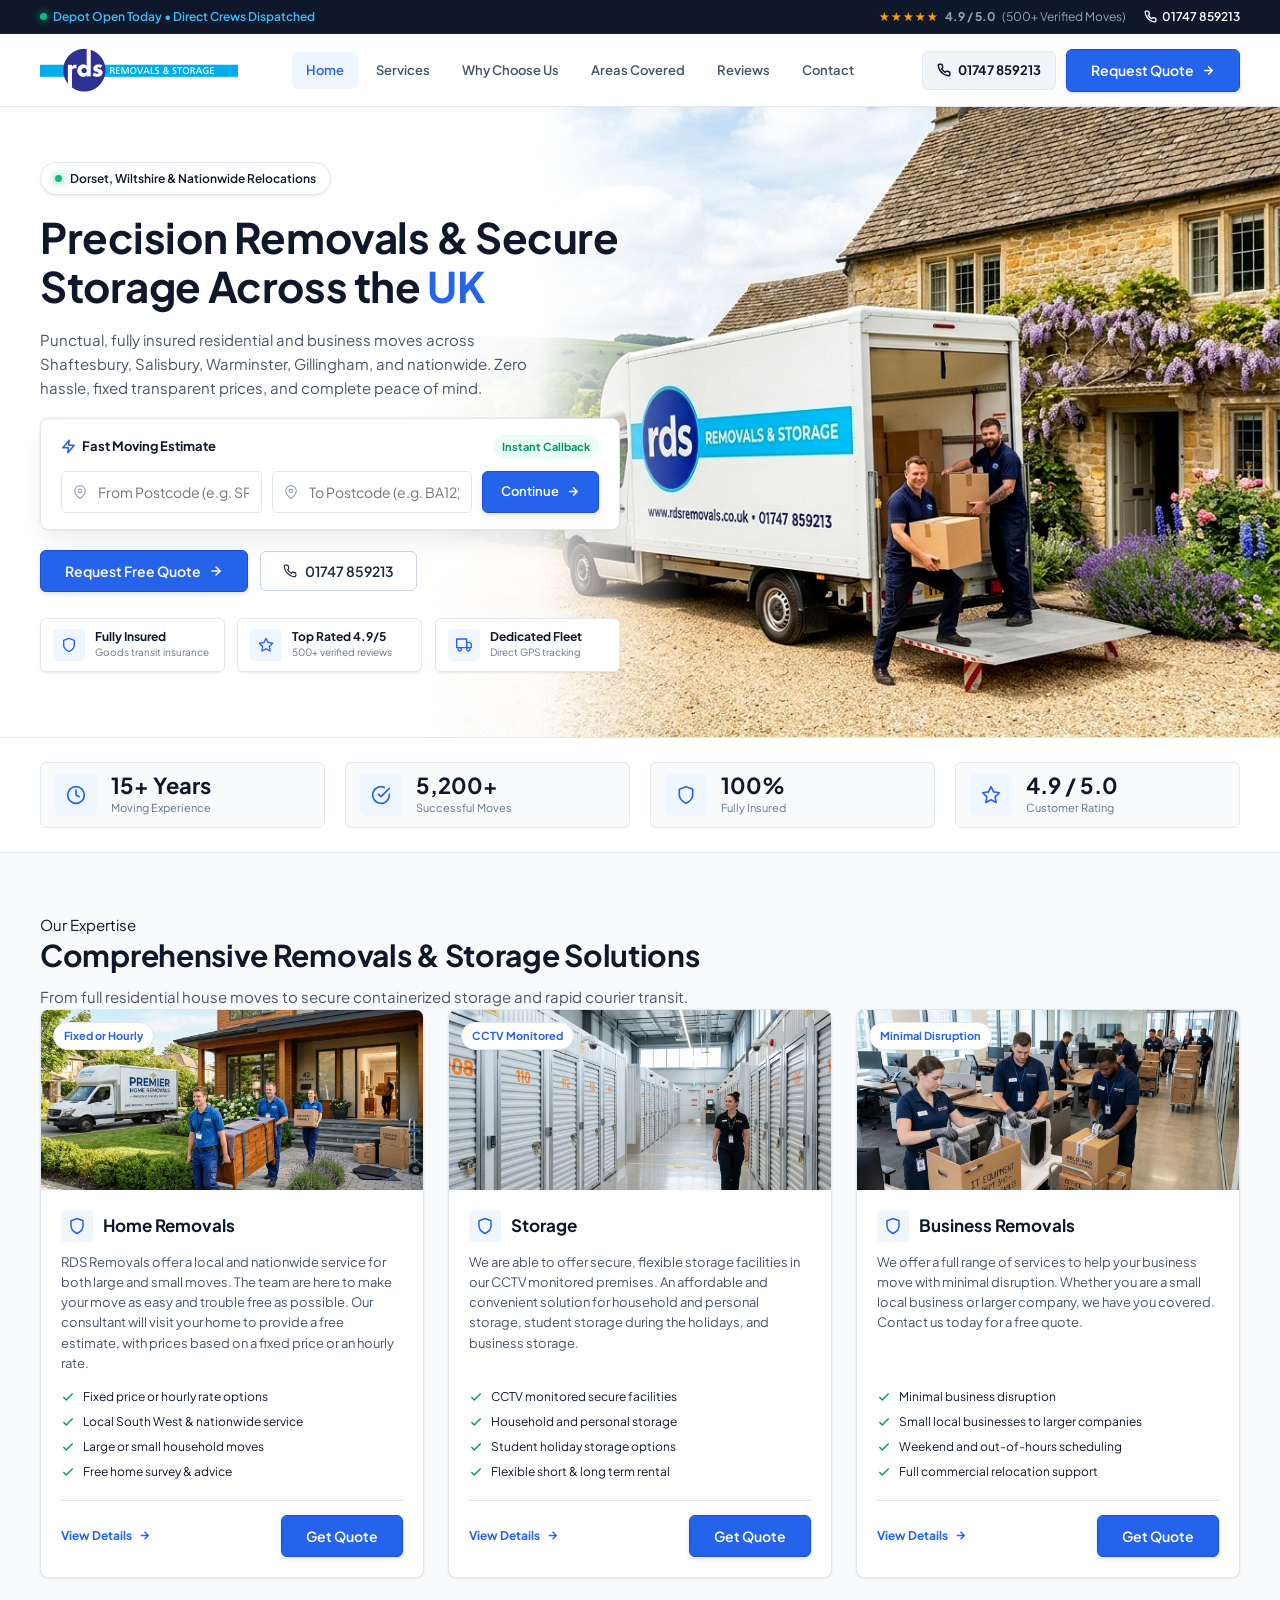
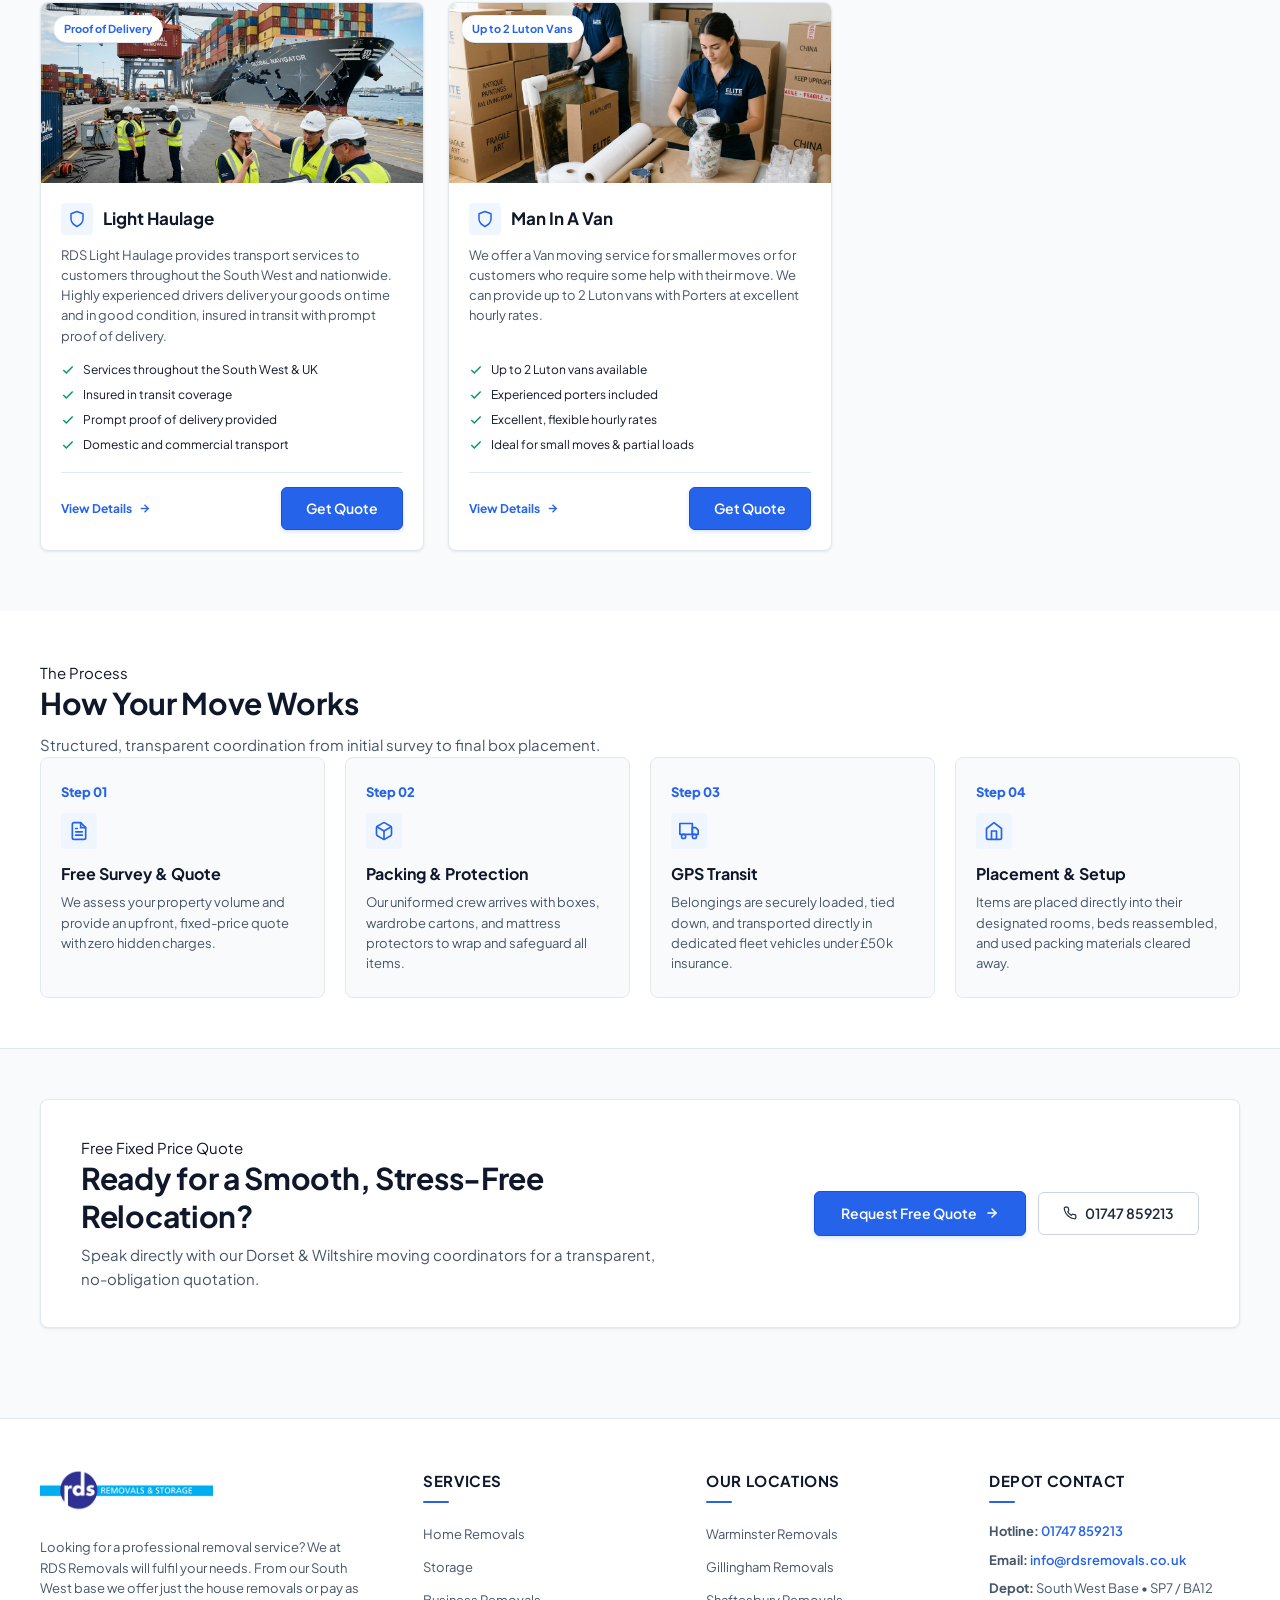
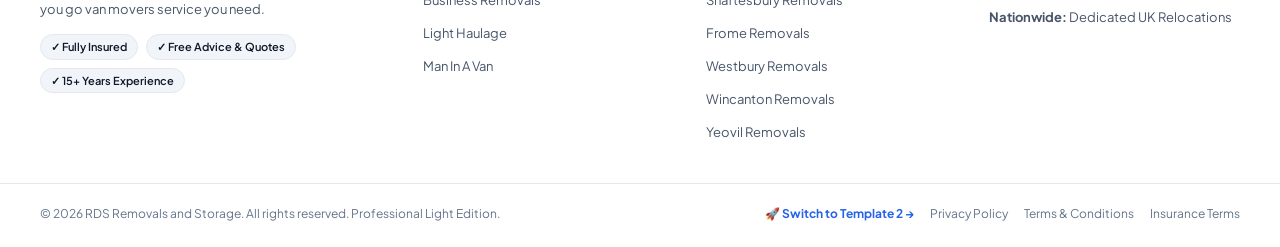
==== commit ff7fd42a: "feat: sync services, locations, and footer content with real rdsremovals.co.uk website" ====
--- a/index.html
+++ b/index.html
@@ -11,7 +11,7 @@
   <link rel="preconnect" href="https://fonts.gstatic.com" crossorigin>
   <link href="https://fonts.googleapis.com/css2?family=Plus+Jakarta+Sans:ital,wght@0,300;0,400;0,500;0,600;0,700;0,800;1,400&display=swap" rel="stylesheet">
   
-  <link rel="stylesheet" href="style.css?v=15">
+  <link rel="stylesheet" href="style.css?v=16">
 </head>
 <body>
 
@@ -236,101 +236,155 @@
       </div>
 
       <div class="services-cards-grid">
-        
-        <!-- Service 1: Home Removals -->
-        <div class="service-clean-card tilt-card">
+        <!-- Home Removals -->
+        <div class="service-clean-card tilt-card" id="home-removals">
           <div class="scc-img-wrap">
             <img src="home-removals.jpg" alt="Home Removals" loading="lazy">
-            <span class="scc-badge">Most Popular</span>
+            <span class="scc-badge">Fixed or Hourly</span>
           </div>
           <div class="scc-body">
             <div class="scc-header-row">
               <div class="scc-icon">
-                <svg width="18" height="18" viewBox="0 0 24 24" fill="none" stroke="currentColor" stroke-width="2" stroke-linecap="round" stroke-linejoin="round"><path d="M3 9l9-7 9 7v11a2 2 0 0 1-2 2H5a2 2 0 01-2-2z"/><polyline points="9 22 9 12 15 12 15 22"/></svg>
+                <svg width="18" height="18" viewBox="0 0 24 24" fill="none" stroke="currentColor" stroke-width="2" stroke-linecap="round" stroke-linejoin="round"><path d="M12 22s8-4 8-10V5l-8-3-8 3v7c0 6 8 10 8 10z"/></svg>
               </div>
               <h3>Home Removals</h3>
             </div>
-            <p class="scc-desc">Complete residential moves with full furniture protection, dismantling and room placement.</p>
+            <p class="scc-desc">RDS Removals offer a local and nationwide service for both large and small moves. The team are here to make your move as easy and trouble free as possible. Our consultant will visit your home to provide a free estimate, with prices based on a fixed price or an hourly rate.</p>
             <ul class="scc-checklist">
-              <li><svg width="14" height="14" viewBox="0 0 24 24" fill="none" stroke="currentColor" stroke-width="2.5"><polyline points="20 6 9 17 4 12"/></svg> Full packing &amp; china wrap options</li>
-              <li><svg width="14" height="14" viewBox="0 0 24 24" fill="none" stroke="currentColor" stroke-width="2.5"><polyline points="20 6 9 17 4 12"/></svg> Protective sofa and mattress covers</li>
-              <li><svg width="14" height="14" viewBox="0 0 24 24" fill="none" stroke="currentColor" stroke-width="2.5"><polyline points="20 6 9 17 4 12"/></svg> Comprehensive transit insurance included</li>
+              <li><svg width="14" height="14" viewBox="0 0 24 24" fill="none" stroke="currentColor" stroke-width="2.5"><polyline points="20 6 9 17 4 12"/></svg> Fixed price or hourly rate options</li>
+              <li><svg width="14" height="14" viewBox="0 0 24 24" fill="none" stroke="currentColor" stroke-width="2.5"><polyline points="20 6 9 17 4 12"/></svg> Local South West & nationwide service</li>
+              <li><svg width="14" height="14" viewBox="0 0 24 24" fill="none" stroke="currentColor" stroke-width="2.5"><polyline points="20 6 9 17 4 12"/></svg> Large or small household moves</li>
+              <li><svg width="14" height="14" viewBox="0 0 24 24" fill="none" stroke="currentColor" stroke-width="2.5"><polyline points="20 6 9 17 4 12"/></svg> Free home survey & advice</li>
             </ul>
             <div class="scc-footer">
               <a href="services.html#home-removals" class="link-arrow">
                 <span>View Details</span>
                 <svg width="13" height="13" viewBox="0 0 24 24" fill="none" stroke="currentColor" stroke-width="2.5"><line x1="5" y1="12" x2="19" y2="12"></line><polyline points="12 5 19 12 12 19"></polyline></svg>
               </a>
-              <button class="btn-primary open-quote-modal" data-service="Home Removals">Book Survey</button>
-            </div>
-          </div>
-        </div>
-
-        <!-- Service 2: Secure Storage -->
-        <div class="service-clean-card tilt-card">
+              <button class="btn-primary open-quote-modal" data-service="Home Removals">Get Quote</button>
+            </div>
+          </div>
+        </div>
+
+        <!-- Storage -->
+        <div class="service-clean-card tilt-card" id="storage">
           <div class="scc-img-wrap">
-            <img src="storage.jpg" alt="Secure Storage Units" loading="lazy">
-            <span class="scc-badge">24/7 Monitored</span>
+            <img src="storage.jpg" alt="Storage" loading="lazy">
+            <span class="scc-badge">CCTV Monitored</span>
           </div>
           <div class="scc-body">
             <div class="scc-header-row">
               <div class="scc-icon">
-                <svg width="18" height="18" viewBox="0 0 24 24" fill="none" stroke="currentColor" stroke-width="2" stroke-linecap="round" stroke-linejoin="round"><rect x="3" y="11" width="18" height="11" rx="2" ry="2"/><path d="M7 11V7a5 5 0 0 1 10 0v4"/></svg>
-              </div>
-              <h3>Secure Storage Vaults</h3>
-            </div>
-            <p class="scc-desc">Clean, dry, and CCTV-protected storage units between house sales, renovations, or stock holding.</p>
+                <svg width="18" height="18" viewBox="0 0 24 24" fill="none" stroke="currentColor" stroke-width="2" stroke-linecap="round" stroke-linejoin="round"><path d="M12 22s8-4 8-10V5l-8-3-8 3v7c0 6 8 10 8 10z"/></svg>
+              </div>
+              <h3>Storage</h3>
+            </div>
+            <p class="scc-desc">We are able to offer secure, flexible storage facilities in our CCTV monitored premises. An affordable and convenient solution for household and personal storage, student storage during the holidays, and business storage.</p>
             <ul class="scc-checklist">
-              <li><svg width="14" height="14" viewBox="0 0 24 24" fill="none" stroke="currentColor" stroke-width="2.5"><polyline points="20 6 9 17 4 12"/></svg> Flexible short &amp; long term terms</li>
-              <li><svg width="14" height="14" viewBox="0 0 24 24" fill="none" stroke="currentColor" stroke-width="2.5"><polyline points="20 6 9 17 4 12"/></svg> 24/7 alarm and CCTV surveillance</li>
-              <li><svg width="14" height="14" viewBox="0 0 24 24" fill="none" stroke="currentColor" stroke-width="2.5"><polyline points="20 6 9 17 4 12"/></svg> Direct collection from your door</li>
+              <li><svg width="14" height="14" viewBox="0 0 24 24" fill="none" stroke="currentColor" stroke-width="2.5"><polyline points="20 6 9 17 4 12"/></svg> CCTV monitored secure facilities</li>
+              <li><svg width="14" height="14" viewBox="0 0 24 24" fill="none" stroke="currentColor" stroke-width="2.5"><polyline points="20 6 9 17 4 12"/></svg> Household and personal storage</li>
+              <li><svg width="14" height="14" viewBox="0 0 24 24" fill="none" stroke="currentColor" stroke-width="2.5"><polyline points="20 6 9 17 4 12"/></svg> Student holiday storage options</li>
+              <li><svg width="14" height="14" viewBox="0 0 24 24" fill="none" stroke="currentColor" stroke-width="2.5"><polyline points="20 6 9 17 4 12"/></svg> Flexible short & long term rental</li>
             </ul>
             <div class="scc-footer">
               <a href="services.html#storage" class="link-arrow">
-                <span>View Units</span>
+                <span>View Details</span>
                 <svg width="13" height="13" viewBox="0 0 24 24" fill="none" stroke="currentColor" stroke-width="2.5"><line x1="5" y1="12" x2="19" y2="12"></line><polyline points="12 5 19 12 12 19"></polyline></svg>
               </a>
-              <button class="btn-primary open-quote-modal" data-service="Storage">Reserve Space</button>
-            </div>
-          </div>
-        </div>
-
-        <!-- Service 3: Commercial Relocation -->
-        <div class="service-clean-card tilt-card">
+              <button class="btn-primary open-quote-modal" data-service="Storage">Get Quote</button>
+            </div>
+          </div>
+        </div>
+
+        <!-- Business Removals -->
+        <div class="service-clean-card tilt-card" id="business-removals">
           <div class="scc-img-wrap">
-            <img src="office-removals.jpg" alt="Commercial Office Relocation" loading="lazy">
-            <span class="scc-badge">Zero Downtime</span>
+            <img src="office-removals.jpg" alt="Business Removals" loading="lazy">
+            <span class="scc-badge">Minimal Disruption</span>
           </div>
           <div class="scc-body">
             <div class="scc-header-row">
               <div class="scc-icon">
-                <svg width="18" height="18" viewBox="0 0 24 24" fill="none" stroke="currentColor" stroke-width="2" stroke-linecap="round" stroke-linejoin="round"><rect x="2" y="7" width="20" height="14" rx="2" ry="2"/><path d="M16 21V5a2 2 0 0 0-2-2h-4a2 2 0 0 0-2 2v16"/></svg>
-              </div>
-              <h3>Office &amp; Business Moves</h3>
-            </div>
-            <p class="scc-desc">Out-of-hours weekend office transitions with computer crates and asset sequencing.</p>
+                <svg width="18" height="18" viewBox="0 0 24 24" fill="none" stroke="currentColor" stroke-width="2" stroke-linecap="round" stroke-linejoin="round"><path d="M12 22s8-4 8-10V5l-8-3-8 3v7c0 6 8 10 8 10z"/></svg>
+              </div>
+              <h3>Business Removals</h3>
+            </div>
+            <p class="scc-desc">We offer a full range of services to help your business move with minimal disruption. Whether you are a small local business or larger company, we have you covered. Contact us today for a free quote.</p>
             <ul class="scc-checklist">
-              <li><svg width="14" height="14" viewBox="0 0 24 24" fill="none" stroke="currentColor" stroke-width="2.5"><polyline points="20 6 9 17 4 12"/></svg> Weekend relocations to eliminate downtime</li>
-              <li><svg width="14" height="14" viewBox="0 0 24 24" fill="none" stroke="currentColor" stroke-width="2.5"><polyline points="20 6 9 17 4 12"/></svg> IT server protection and desk assembly</li>
-              <li><svg width="14" height="14" viewBox="0 0 24 24" fill="none" stroke="currentColor" stroke-width="2.5"><polyline points="20 6 9 17 4 12"/></svg> Confidential archiving &amp; crate hire</li>
+              <li><svg width="14" height="14" viewBox="0 0 24 24" fill="none" stroke="currentColor" stroke-width="2.5"><polyline points="20 6 9 17 4 12"/></svg> Minimal business disruption</li>
+              <li><svg width="14" height="14" viewBox="0 0 24 24" fill="none" stroke="currentColor" stroke-width="2.5"><polyline points="20 6 9 17 4 12"/></svg> Small local businesses to larger companies</li>
+              <li><svg width="14" height="14" viewBox="0 0 24 24" fill="none" stroke="currentColor" stroke-width="2.5"><polyline points="20 6 9 17 4 12"/></svg> Weekend and out-of-hours scheduling</li>
+              <li><svg width="14" height="14" viewBox="0 0 24 24" fill="none" stroke="currentColor" stroke-width="2.5"><polyline points="20 6 9 17 4 12"/></svg> Full commercial relocation support</li>
             </ul>
             <div class="scc-footer">
-              <a href="services.html#commercial" class="link-arrow">
+              <a href="services.html#business-removals" class="link-arrow">
                 <span>View Details</span>
                 <svg width="13" height="13" viewBox="0 0 24 24" fill="none" stroke="currentColor" stroke-width="2.5"><line x1="5" y1="12" x2="19" y2="12"></line><polyline points="12 5 19 12 12 19"></polyline></svg>
               </a>
-              <button class="btn-primary open-quote-modal" data-service="Commercial Relocation">Corporate Quote</button>
-            </div>
-          </div>
-        </div>
-
-      </div>
-
-      <div style="text-align: center; margin-top: 32px;">
-        <a href="services.html" class="btn-secondary">
-          <span>Explore All 6 Moving Services &amp; Packing Solutions</span>
-          <svg width="14" height="14" viewBox="0 0 24 24" fill="none" stroke="currentColor" stroke-width="2.5" stroke-linecap="round" stroke-linejoin="round"><line x1="5" y1="12" x2="19" y2="12"></line><polyline points="12 5 19 12 12 19"></polyline></svg>
-        </a>
+              <button class="btn-primary open-quote-modal" data-service="Business Removals">Get Quote</button>
+            </div>
+          </div>
+        </div>
+
+        <!-- Light Haulage -->
+        <div class="service-clean-card tilt-card" id="light-haulage">
+          <div class="scc-img-wrap">
+            <img src="international.jpg" alt="Light Haulage" loading="lazy">
+            <span class="scc-badge">Proof of Delivery</span>
+          </div>
+          <div class="scc-body">
+            <div class="scc-header-row">
+              <div class="scc-icon">
+                <svg width="18" height="18" viewBox="0 0 24 24" fill="none" stroke="currentColor" stroke-width="2" stroke-linecap="round" stroke-linejoin="round"><path d="M12 22s8-4 8-10V5l-8-3-8 3v7c0 6 8 10 8 10z"/></svg>
+              </div>
+              <h3>Light Haulage</h3>
+            </div>
+            <p class="scc-desc">RDS Light Haulage provides transport services to customers throughout the South West and nationwide. Highly experienced drivers deliver your goods on time and in good condition, insured in transit with prompt proof of delivery.</p>
+            <ul class="scc-checklist">
+              <li><svg width="14" height="14" viewBox="0 0 24 24" fill="none" stroke="currentColor" stroke-width="2.5"><polyline points="20 6 9 17 4 12"/></svg> Services throughout the South West & UK</li>
+              <li><svg width="14" height="14" viewBox="0 0 24 24" fill="none" stroke="currentColor" stroke-width="2.5"><polyline points="20 6 9 17 4 12"/></svg> Insured in transit coverage</li>
+              <li><svg width="14" height="14" viewBox="0 0 24 24" fill="none" stroke="currentColor" stroke-width="2.5"><polyline points="20 6 9 17 4 12"/></svg> Prompt proof of delivery provided</li>
+              <li><svg width="14" height="14" viewBox="0 0 24 24" fill="none" stroke="currentColor" stroke-width="2.5"><polyline points="20 6 9 17 4 12"/></svg> Domestic and commercial transport</li>
+            </ul>
+            <div class="scc-footer">
+              <a href="services.html#light-haulage" class="link-arrow">
+                <span>View Details</span>
+                <svg width="13" height="13" viewBox="0 0 24 24" fill="none" stroke="currentColor" stroke-width="2.5"><line x1="5" y1="12" x2="19" y2="12"></line><polyline points="12 5 19 12 12 19"></polyline></svg>
+              </a>
+              <button class="btn-primary open-quote-modal" data-service="Light Haulage">Get Quote</button>
+            </div>
+          </div>
+        </div>
+
+        <!-- Man In A Van -->
+        <div class="service-clean-card tilt-card" id="man-in-a-van">
+          <div class="scc-img-wrap">
+            <img src="packing.jpg" alt="Man In A Van" loading="lazy">
+            <span class="scc-badge">Up to 2 Luton Vans</span>
+          </div>
+          <div class="scc-body">
+            <div class="scc-header-row">
+              <div class="scc-icon">
+                <svg width="18" height="18" viewBox="0 0 24 24" fill="none" stroke="currentColor" stroke-width="2" stroke-linecap="round" stroke-linejoin="round"><path d="M12 22s8-4 8-10V5l-8-3-8 3v7c0 6 8 10 8 10z"/></svg>
+              </div>
+              <h3>Man In A Van</h3>
+            </div>
+            <p class="scc-desc">We offer a Van moving service for smaller moves or for customers who require some help with their move. We can provide up to 2 Luton vans with Porters at excellent hourly rates.</p>
+            <ul class="scc-checklist">
+              <li><svg width="14" height="14" viewBox="0 0 24 24" fill="none" stroke="currentColor" stroke-width="2.5"><polyline points="20 6 9 17 4 12"/></svg> Up to 2 Luton vans available</li>
+              <li><svg width="14" height="14" viewBox="0 0 24 24" fill="none" stroke="currentColor" stroke-width="2.5"><polyline points="20 6 9 17 4 12"/></svg> Experienced porters included</li>
+              <li><svg width="14" height="14" viewBox="0 0 24 24" fill="none" stroke="currentColor" stroke-width="2.5"><polyline points="20 6 9 17 4 12"/></svg> Excellent, flexible hourly rates</li>
+              <li><svg width="14" height="14" viewBox="0 0 24 24" fill="none" stroke="currentColor" stroke-width="2.5"><polyline points="20 6 9 17 4 12"/></svg> Ideal for small moves & partial loads</li>
+            </ul>
+            <div class="scc-footer">
+              <a href="services.html#man-in-a-van" class="link-arrow">
+                <span>View Details</span>
+                <svg width="13" height="13" viewBox="0 0 24 24" fill="none" stroke="currentColor" stroke-width="2.5"><line x1="5" y1="12" x2="19" y2="12"></line><polyline points="12 5 19 12 12 19"></polyline></svg>
+              </a>
+              <button class="btn-primary open-quote-modal" data-service="Man In A Van">Get Quote</button>
+            </div>
+          </div>
+        </div>
       </div>
 
     </div>
@@ -410,40 +464,40 @@
 
   <!-- Site Footer -->
   <footer class="site-footer">
-    <div class="container footer-top-grid">
+        <div class="container footer-top-grid">
       <div class="footer-about">
         <a href="index.html" class="brand-link" aria-label="RDS Removals and Storage">
           <img src="logo.png" alt="RDS Removals &amp; Storage" class="footer-logo-img" width="180" height="44">
         </a>
-        <p>Specialists in residential and commercial removals across Dorset, Wiltshire, Somerset and Nationwide UK. Fully insured, punctual and dependable.</p>
+        <p>Looking for a professional removal service? We at RDS Removals will fulfil your needs. From our South West base we offer just the house removals or pay as you go van movers service you need.</p>
         <div class="footer-trust-pills">
           <span class="ftp-badge">✓ Fully Insured</span>
-          <span class="ftp-badge">✓ DBS Checked</span>
-          <span class="ftp-badge">✓ Free Quotations</span>
+          <span class="ftp-badge">✓ Free Advice &amp; Quotes</span>
+          <span class="ftp-badge">✓ 15+ Years Experience</span>
         </div>
       </div>
 
       <div class="footer-col">
-        <h4>Navigation</h4>
+        <h4>Services</h4>
         <ul class="footer-links-list">
-          <li><a href="index.html">Home</a></li>
-          <li><a href="services.html">Services</a></li>
-          <li><a href="about.html">Why Choose Us</a></li>
-          <li><a href="locations.html">Areas Covered</a></li>
-          <li><a href="reviews.html">Client Reviews</a></li>
-          <li><a href="contact.html">Contact Us</a></li>
+          <li><a href="services.html#home-removals">Home Removals</a></li>
+          <li><a href="services.html#storage">Storage</a></li>
+          <li><a href="services.html#business-removals">Business Removals</a></li>
+          <li><a href="services.html#light-haulage">Light Haulage</a></li>
+          <li><a href="services.html#man-in-a-van">Man In A Van</a></li>
         </ul>
       </div>
 
       <div class="footer-col">
-        <h4>Core Services</h4>
+        <h4>Our Locations</h4>
         <ul class="footer-links-list">
-          <li><a href="services.html#home-removals">Residential Home Moves</a></li>
-          <li><a href="services.html#storage">Clean Storage Units</a></li>
-          <li><a href="services.html#commercial">Office Relocations</a></li>
-          <li><a href="services.html#van">Man with a Van</a></li>
-          <li><a href="services.html#packing">Packing Materials</a></li>
-          <li><a href="services.html#nationwide">Nationwide Direct Routes</a></li>
+          <li><a href="locations.html#warminster">Warminster Removals</a></li>
+          <li><a href="locations.html#gillingham">Gillingham Removals</a></li>
+          <li><a href="locations.html#shaftesbury">Shaftesbury Removals</a></li>
+          <li><a href="locations.html#frome">Frome Removals</a></li>
+          <li><a href="locations.html#westbury">Westbury Removals</a></li>
+          <li><a href="locations.html#wincanton">Wincanton Removals</a></li>
+          <li><a href="locations.html#yeovil">Yeovil Removals</a></li>
         </ul>
       </div>
 
@@ -451,9 +505,9 @@
         <h4>Depot Contact</h4>
         <div class="footer-contact-info">
           <p><strong>Hotline:</strong> <a href="tel:01747859213">01747 859213</a></p>
-          <p><strong>Email:</strong> <a href="mailto:mail@rdsremovals.co.uk">mail@rdsremovals.co.uk</a></p>
-          <p><strong>Depot:</strong> Shaftesbury SP7 / BA12</p>
-          <p><strong>Hours:</strong> Mon - Sat: 8:00am - 6:00pm</p>
+          <p><strong>Email:</strong> <a href="mailto:info@rdsremovals.co.uk">info@rdsremovals.co.uk</a></p>
+          <p><strong>Depot:</strong> South West Base &bull; SP7 / BA12</p>
+          <p><strong>Nationwide:</strong> Dedicated UK Relocations</p>
         </div>
       </div>
     </div>
